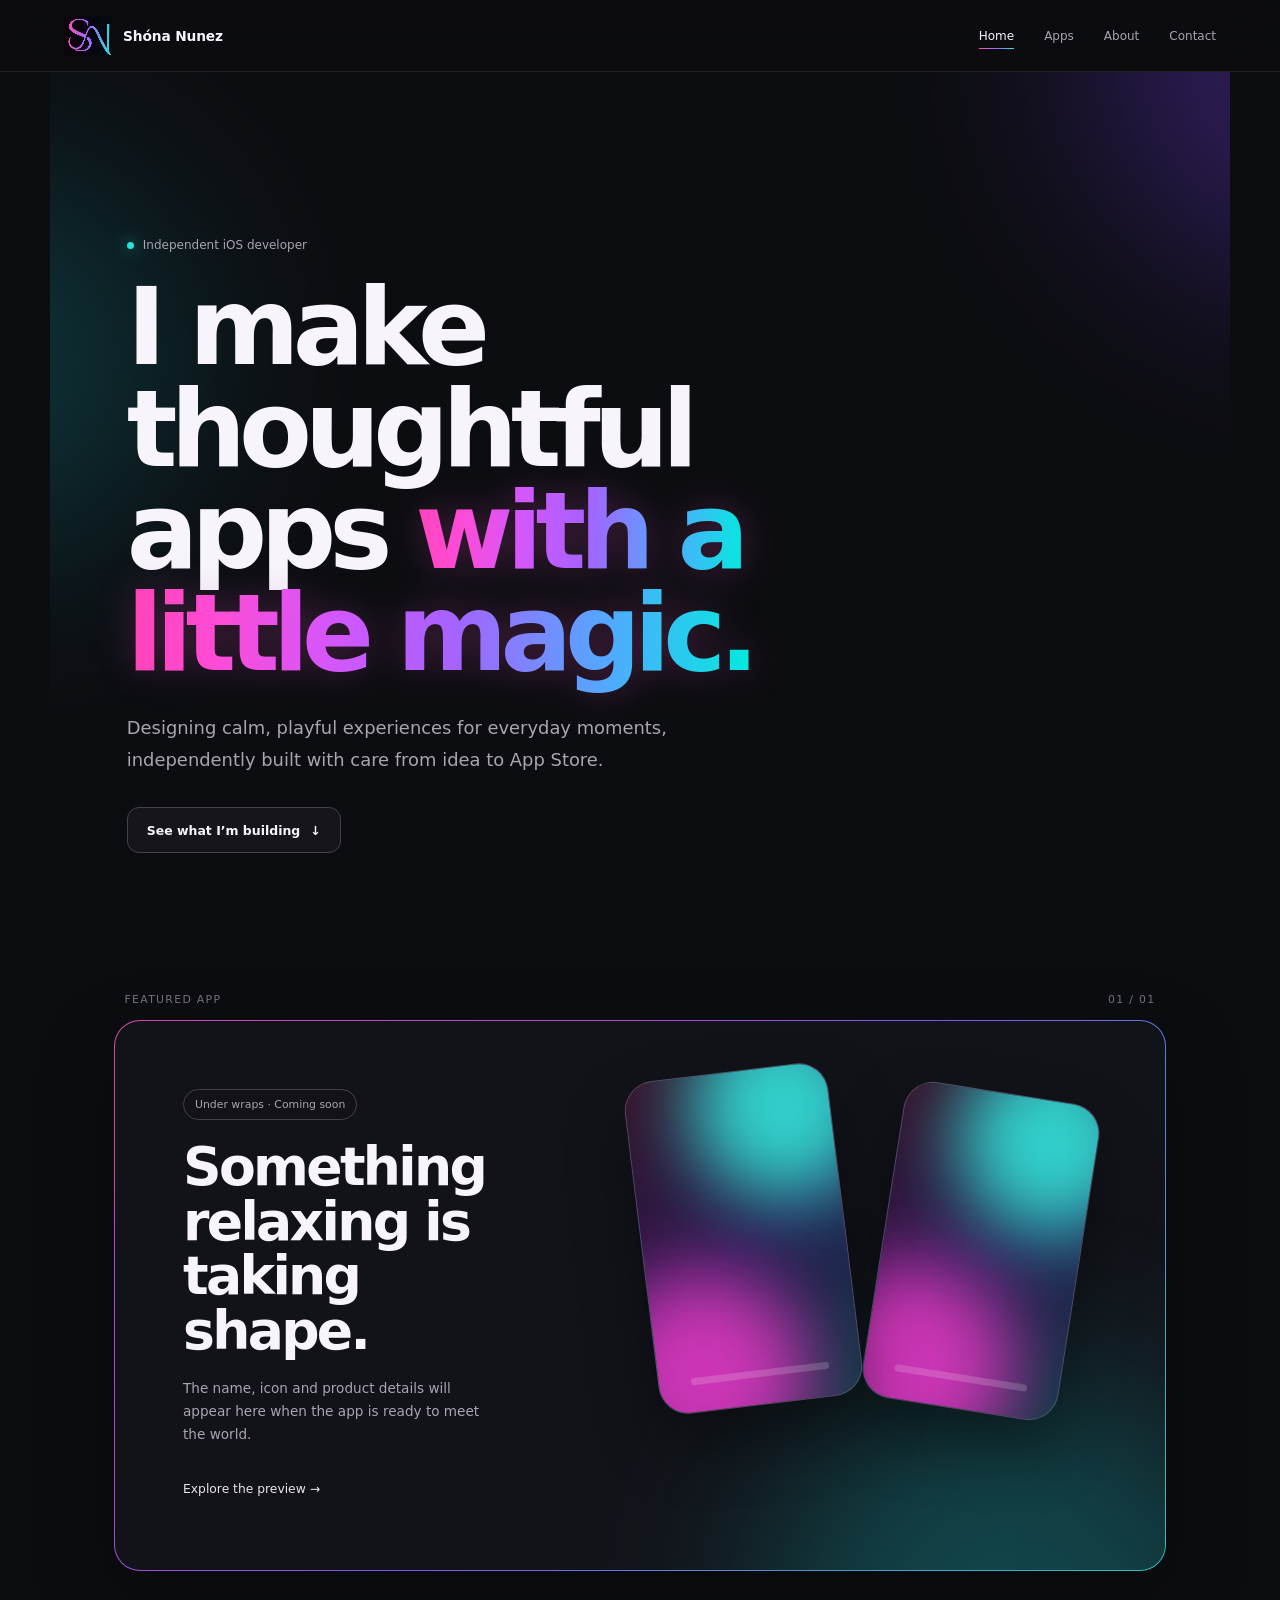
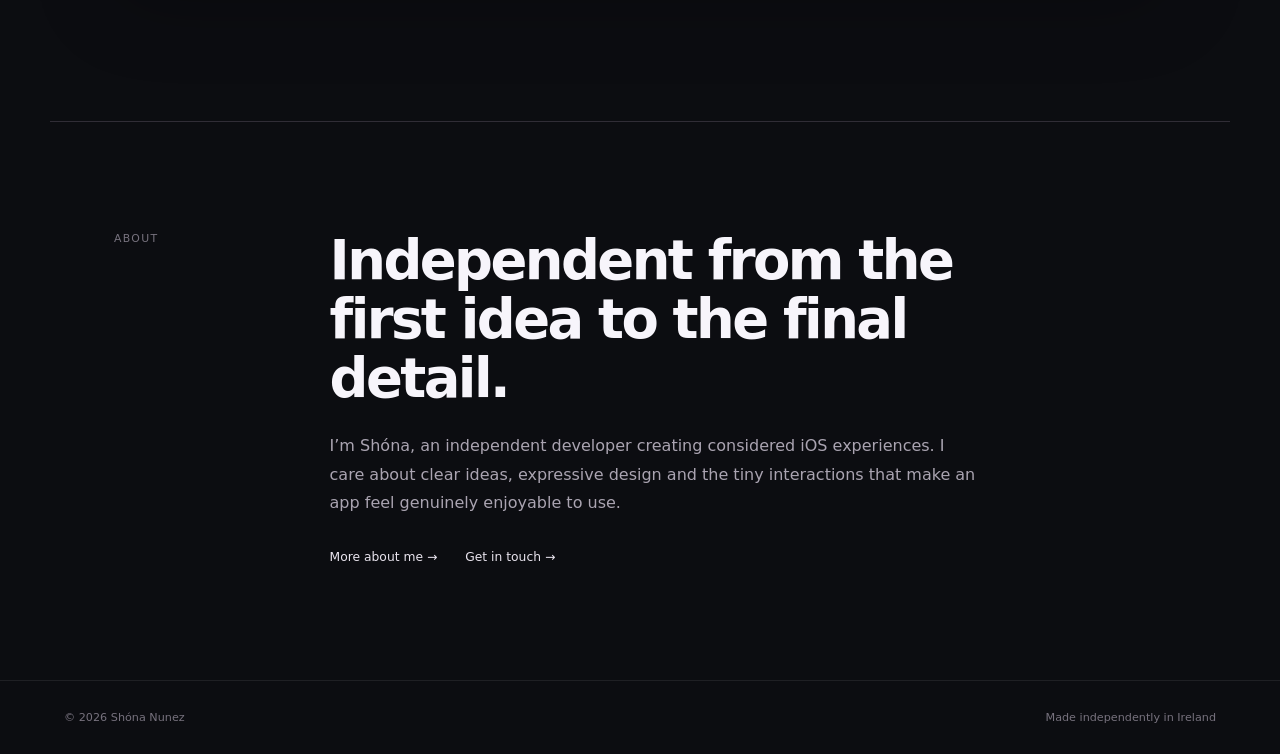
==== index.html @ 970788d3 "Fixes more styling issues" ====
<!doctype html>
<html lang="en">
<head>
  <meta charset="utf-8">
  <meta name="viewport" content="width=device-width, initial-scale=1">
  <meta name="theme-color" content="#0c0d11">
  <meta name="description" content="Shóna Nunez is an independent iOS developer creating thoughtful apps with a little magic.">
  <meta property="og:title" content="Shóna Nunez - Independent iOS Developer">
  <meta property="og:description" content="Thoughtful apps, independently designed and built with care.">
  <meta property="og:type" content="website">
  <title>Shóna Nunez - Independent iOS Developer</title>
  <link rel="stylesheet" href="styles.css">
  <script src="script.js" defer></script>
</head>
<body>
  <a class="skip-link" href="#main-content">Skip to content</a>

  <header class="site-header">
    <a class="brand" href="index.html" aria-label="Shóna Nunez, home">
      <span class="brand-mark" aria-hidden="true"></span>
      <span>Shóna Nunez</span>
    </a>
    <nav class="site-nav" aria-label="Main navigation">
      <a class="is-current" href="index.html">Home</a>
      <a href="project/index.html">Apps</a>
      <a href="about/index.html">About</a>
      <a href="contact/index.html">Contact</a>
    </nav>
  </header>

  <main id="main-content">
    <section class="home-hero" aria-labelledby="home-heading">
      <div class="ambient-orb ambient-orb--teal" aria-hidden="true"></div>
      <div class="ambient-orb ambient-orb--purple" aria-hidden="true"></div>
      <p class="eyebrow"><span class="status-dot" aria-hidden="true"></span>Independent iOS developer</p>
      <h1 id="home-heading">I make thoughtful apps <span class="gradient-text">with a little magic.</span></h1>
      <p class="hero-intro">Designing calm, playful experiences for everyday moments, independently built with care from idea to App Store.</p>
      <a class="button button--quiet" href="#work">See what I’m building <span aria-hidden="true">↓</span></a>
    </section>

    <section class="work-section" id="work" aria-labelledby="work-heading">
      <div class="section-kicker">
        <span id="work-heading">Featured app</span>
        <span>01 / 01</span>
      </div>
      <a class="featured-project" href="project/index.html" aria-label="Preview the anonymous forthcoming app">
        <div class="project-copy">
          <span class="status-pill">Under wraps · Coming soon</span>
          <h2>Something relaxing is taking shape.</h2>
          <p>The name, icon and product details will appear here when the app is ready to meet the world.</p>
          <span class="text-link">Explore the preview <span aria-hidden="true">→</span></span>
        </div>
        <div class="gradient-stage" aria-hidden="true">
          <div class="screen-placeholder screen-placeholder--one"><span></span></div>
          <div class="screen-placeholder screen-placeholder--two"><span></span></div>
        </div>
      </a>
    </section>

    <section class="about-section" id="about" aria-labelledby="about-heading">
      <p class="section-label">About</p>
      <div>
        <h2 id="about-heading">Independent from the first idea to the final detail.</h2>
        <p>I’m Shóna, an independent developer creating considered iOS experiences. I care about clear ideas, expressive design and the tiny interactions that make an app feel genuinely enjoyable to use.</p>
        <div class="section-actions">
          <a class="text-link" href="about/index.html">More about me <span aria-hidden="true">→</span></a>
          <a class="text-link" href="contact/index.html">Get in touch <span aria-hidden="true">→</span></a>
        </div>
      </div>
    </section>
  </main>

  <footer class="site-footer">
    <span>© <span data-current-year>2026</span> Shóna Nunez</span>
    <span>Made independently in Ireland</span>
  </footer>
</body>
</html>
---- styles.css ----
:root {
  color-scheme: dark;
  --site-bg: #0c0d11;
  --site-surface: #121319;
  --site-surface-raised: #17171d;
  --site-text: #f7f5fb;
  --site-muted: #aaa4b1;
  --site-dim: #77727e;
  --site-border: #302d36;
  --site-purple: #9e68ff;
  --site-pink: #ff4fa8;
  --site-teal: #26e4d4;
  --site-gradient: linear-gradient(92deg, var(--site-pink) 0%, var(--site-purple) 52%, var(--site-teal) 100%);
  --site-gradient-deep: linear-gradient(145deg, #351329 0%, #24174d 52%, #103944 100%);
  --site-gradient-border: linear-gradient(135deg, #d548aa 0%, #7f55ef 52%, #29c4ba 100%);
  --site-max: 1180px;
}

* {
  box-sizing: border-box;
}

html {
  scroll-behavior: smooth;
}

body {
  margin: 0;
  min-width: 320px;
  color: var(--site-text);
  background: var(--site-bg);
  font-family: Inter, ui-sans-serif, system-ui, -apple-system, BlinkMacSystemFont, "Segoe UI", sans-serif;
  -webkit-font-smoothing: antialiased;
}

a {
  color: inherit;
  text-decoration: none;
}

button,
a {
  -webkit-tap-highlight-color: transparent;
}

button {
  font: inherit;
}

:focus-visible {
  outline: 2px solid var(--site-teal);
  outline-offset: 4px;
}

.skip-link {
  position: absolute;
  z-index: 100;
  top: -100px;
  left: 20px;
  padding: 10px 14px;
  border-radius: 8px;
  color: #141218;
  background: var(--site-teal);
}

.skip-link:focus {
  top: 12px;
}

.sr-only {
  position: absolute;
  width: 1px;
  height: 1px;
  padding: 0;
  margin: -1px;
  overflow: hidden;
  clip: rect(0, 0, 0, 0);
  white-space: nowrap;
  border: 0;
}

.site-header {
  position: relative;
  z-index: 20;
  display: flex;
  align-items: center;
  justify-content: space-between;
  min-height: 72px;
  padding: 0 max(5vw, 24px);
  border-bottom: 1px solid rgba(255, 255, 255, 0.09);
  background: rgba(12, 13, 17, 0.84);
  backdrop-filter: blur(18px);
}

.brand {
  display: inline-flex;
  align-items: center;
  gap: 11px;
  font-size: 0.86rem;
  font-weight: 600;
  letter-spacing: -0.01em;
  white-space: nowrap;
}

.brand-mark {
  position: relative;
  display: block;
  width: 48px;
  height: 40px;
  overflow: hidden;
  isolation: isolate;
  background: var(--site-bg);
}

.brand-mark::before {
  content: "";
  position: absolute;
  z-index: 1;
  inset: 0;
  background-image: url("[data-uri]");
  background-repeat: no-repeat;
  background-position: center;
  background-size: contain;
  mix-blend-mode: screen;
  filter: invert(1) grayscale(1) contrast(2) brightness(1.45);
}

.brand-mark::after {
  content: "";
  position: absolute;
  z-index: 2;
  inset: 0;
  background: var(--site-gradient);
  mix-blend-mode: multiply;
}

.site-nav {
  display: flex;
  align-items: center;
  gap: clamp(14px, 2.6vw, 30px);
  color: var(--site-muted);
  font-size: 0.75rem;
}

.site-nav a {
  position: relative;
  padding: 9px 0;
}

.site-nav a::after {
  content: "";
  position: absolute;
  right: 0;
  bottom: 3px;
  left: 0;
  height: 1px;
  background: var(--site-gradient);
  transform: scaleX(0);
  transform-origin: right;
  transition: transform 180ms ease;
}

.site-nav a:hover,
.site-nav a.is-current {
  color: var(--site-text);
}

.site-nav a:hover::after,
.site-nav a.is-current::after {
  transform: scaleX(1);
  transform-origin: left;
}

.home-hero {
  position: relative;
  max-width: var(--site-max);
  margin: 0 auto;
  padding: clamp(92px, 13vw, 168px) 6% clamp(84px, 11vw, 140px);
  overflow: hidden;
}

.ambient-orb {
  position: absolute;
  border-radius: 50%;
  filter: blur(100px);
  pointer-events: none;
}

.ambient-orb--teal {
  width: 390px;
  height: 390px;
  left: -260px;
  top: 10%;
  background: #117d83;
  opacity: 0.34;
}

.ambient-orb--purple {
  width: 460px;
  height: 460px;
  right: -320px;
  top: -250px;
  background: #743be7;
  opacity: 0.34;
}

.eyebrow {
  position: relative;
  display: flex;
  align-items: center;
  gap: 9px;
  margin: 0;
  color: var(--site-muted);
  font-size: 0.75rem;
}

.status-dot {
  width: 7px;
  height: 7px;
  border-radius: 50%;
  background: var(--site-teal);
  box-shadow: 0 0 16px rgba(38, 228, 212, 0.78);
}

.home-hero h1,
.project-hero h1,
.content-hero h1,
.privacy-main > h1 {
  position: relative;
  margin: 24px 0 0;
  max-width: 850px;
  font-size: clamp(3.4rem, 8.3vw, 6.8rem);
  font-weight: 600;
  line-height: 0.96;
  letter-spacing: -0.067em;
}

.gradient-text {
  margin-inline: -0.08em;
  padding-inline: 0.08em;
  color: transparent;
  background: var(--site-gradient);
  background-clip: text;
  -webkit-background-clip: text;
  -webkit-box-decoration-break: clone;
  box-decoration-break: clone;
  filter: saturate(1.28) drop-shadow(0 0 18px rgba(211, 73, 180, 0.28));
}

.hero-intro {
  position: relative;
  max-width: 570px;
  margin: 28px 0 0;
  color: var(--site-muted);
  font-size: clamp(1rem, 1.7vw, 1.12rem);
  line-height: 1.75;
}

.button {
  display: inline-flex;
  align-items: center;
  justify-content: center;
  gap: 10px;
  min-height: 46px;
  padding: 0 19px;
  border: 1px solid #47414f;
  border-radius: 12px;
  color: var(--site-text);
  background: rgba(26, 24, 31, 0.82);
  font-size: 0.78rem;
  font-weight: 600;
  transition: border-color 180ms ease, background 180ms ease, transform 180ms ease;
}

.button:hover {
  border-color: rgba(158, 104, 255, 0.75);
  background: rgba(36, 30, 44, 0.95);
  transform: translateY(-2px);
}

.button--quiet {
  position: relative;
  margin-top: 32px;
}

.button[aria-disabled="true"] {
  color: var(--site-muted);
  cursor: default;
}

.button[aria-disabled="true"]:hover {
  border-color: #47414f;
  background: rgba(26, 24, 31, 0.82);
  transform: none;
}

.work-section,
.gallery-section,
.video-section,
.about-section,
.contact-section {
  max-width: var(--site-max);
  margin: 0 auto;
  padding-right: 5%;
  padding-left: 5%;
}

.work-section {
  padding-bottom: clamp(92px, 12vw, 150px);
}

.section-kicker {
  display: flex;
  justify-content: space-between;
  gap: 20px;
  margin: 0 1% 14px;
  color: var(--site-dim);
  font-size: 0.68rem;
  letter-spacing: 0.12em;
  text-transform: uppercase;
}

.featured-project {
  position: relative;
  display: grid;
  grid-template-columns: minmax(290px, 0.84fr) minmax(380px, 1.16fr);
  min-height: 430px;
  overflow: hidden;
  border: 1px solid transparent;
  border-radius: 26px;
  background: linear-gradient(var(--site-surface), var(--site-surface)) padding-box, var(--site-gradient-border) border-box;
  box-shadow: 0 30px 80px rgba(0, 0, 0, 0.25);
}

.featured-project::before {
  content: "";
  position: absolute;
  width: 500px;
  height: 500px;
  right: -100px;
  bottom: -310px;
  border-radius: 50%;
  background: #118f92;
  filter: blur(90px);
  opacity: 0.4;
}

.project-copy {
  position: relative;
  z-index: 3;
  display: flex;
  flex-direction: column;
  justify-content: center;
  padding: clamp(36px, 6vw, 68px);
}

.status-pill {
  display: inline-flex;
  align-self: flex-start;
  padding: 8px 11px;
  border: 1px solid #45404c;
  border-radius: 999px;
  color: var(--site-muted);
  background: rgba(20, 19, 24, 0.62);
  font-size: 0.68rem;
}

.project-copy h2 {
  margin: 20px 0 0;
  font-size: clamp(2.1rem, 4.4vw, 3.35rem);
  font-weight: 600;
  line-height: 1.02;
  letter-spacing: -0.05em;
}

.project-copy p {
  max-width: 360px;
  margin: 18px 0 0;
  color: var(--site-muted);
  font-size: 0.85rem;
  line-height: 1.7;
}

.text-link {
  position: relative;
  display: inline-block;
  align-self: flex-start;
  margin-top: 28px;
  padding: 8px 0 6px;
  color: #e9e4ee;
  font-size: 0.77rem;
}

.text-link::after {
  content: "";
  position: absolute;
  right: 0;
  bottom: 2px;
  left: 0;
  height: 1px;
  background: var(--site-gradient);
  transform: scaleX(0);
  transform-origin: left;
  transition: transform 180ms ease;
}

.text-link:hover::after,
.text-link:focus-visible::after,
.featured-project:hover .text-link::after,
.featured-project:focus-visible .text-link::after {
  transform: scaleX(1);
}

.gradient-stage {
  position: relative;
  min-height: 430px;
  overflow: hidden;
}

.screen-placeholder {
  position: absolute;
  overflow: hidden;
  border: 1px solid rgba(255, 255, 255, 0.2);
  border-radius: 30px;
  background: var(--site-gradient-deep);
  box-shadow: 0 32px 62px rgba(0, 0, 0, 0.38);
}

.screen-placeholder::before,
.screen-placeholder::after {
  content: "";
  position: absolute;
  border-radius: 50%;
  filter: blur(38px);
}

.screen-placeholder::before {
  width: 210px;
  height: 210px;
  left: -60px;
  bottom: -70px;
  background: #cc35b5;
}

.screen-placeholder::after {
  width: 190px;
  height: 190px;
  right: -50px;
  top: -55px;
  background: #31d1cc;
}

.screen-placeholder span {
  position: absolute;
  z-index: 2;
  right: 16%;
  bottom: 27px;
  left: 16%;
  height: 7px;
  border-radius: 99px;
  background: rgba(255, 255, 255, 0.17);
}

.screen-placeholder--one {
  z-index: 3;
  width: 205px;
  height: 335px;
  left: 14%;
  top: 50px;
  transform: rotate(-7deg);
}

.screen-placeholder--two {
  z-index: 2;
  width: 198px;
  height: 320px;
  right: 14%;
  top: 70px;
  transform: rotate(9deg);
}

.about-section,
.contact-section {
  display: grid;
  grid-template-columns: minmax(100px, 0.22fr) 1fr;
  gap: 3%;
  padding-top: clamp(72px, 9vw, 110px);
  padding-bottom: clamp(72px, 9vw, 110px);
  border-top: 1px solid var(--site-border);
}

.section-label {
  margin: 0;
  color: var(--site-dim);
  font-size: 0.68rem;
  letter-spacing: 0.12em;
  text-transform: uppercase;
}

.about-section h2,
.contact-section h2,
.gallery-heading h2 {
  margin: 0;
  max-width: 680px;
  font-size: clamp(2rem, 4.5vw, 3.4rem);
  font-weight: 600;
  line-height: 1.08;
  letter-spacing: -0.047em;
}

.about-section p:not(.section-label),
.contact-section p:not(.section-label) {
  max-width: 650px;
  margin: 24px 0 0;
  color: var(--site-muted);
  line-height: 1.78;
}

.section-actions {
  display: flex;
  flex-wrap: wrap;
  gap: 14px 28px;
  margin-top: 24px;
}

.section-actions .text-link {
  margin-top: 0;
}

.contact-section {
  margin-bottom: 40px;
}

.site-footer {
  display: flex;
  justify-content: space-between;
  gap: 24px;
  padding: 30px max(5vw, 24px);
  border-top: 1px solid rgba(255, 255, 255, 0.08);
  color: var(--site-dim);
  font-size: 0.7rem;
}

.site-footer a:hover {
  color: var(--site-text);
}

/* Project page */
.project-hero {
  position: relative;
  display: grid;
  grid-template-columns: 0.9fr 1.1fr;
  gap: 5%;
  align-items: center;
  max-width: var(--site-max);
  margin: 0 auto;
  padding: clamp(78px, 10vw, 126px) 6% clamp(70px, 9vw, 110px);
}

.project-hero-copy h1 {
  font-size: clamp(3.2rem, 7.2vw, 6.1rem);
}

.project-hero-copy > p {
  max-width: 470px;
  margin: 24px 0 0;
  color: var(--site-muted);
  line-height: 1.75;
}

.project-actions {
  display: flex;
  flex-wrap: wrap;
  align-items: center;
  gap: 18px;
  margin-top: 32px;
}

.project-actions .button--quiet {
  margin-top: 0;
}

.policy-link {
  position: relative;
  padding: 10px 0;
  color: #e8e2ee;
  font-size: 0.78rem;
}

.policy-link::after {
  content: "";
  position: absolute;
  right: 0;
  bottom: 5px;
  left: 0;
  height: 1px;
  background: var(--site-gradient);
  transform: scaleX(0);
  transform-origin: left;
  transition: transform 180ms ease;
}

.policy-link:hover::after,
.policy-link:focus-visible::after {
  transform: scaleX(1);
}

.project-hero-art {
  position: relative;
  min-height: 440px;
}

.project-hero-art::before {
  content: "";
  position: absolute;
  inset: 8% 2%;
  border-radius: 50%;
  background: var(--site-gradient);
  filter: blur(60px);
  opacity: 0.46;
}

.screen-placeholder--hero {
  inset: 15px 18%;
  transform: rotate(4deg);
}

.gallery-section {
  padding-top: clamp(62px, 8vw, 96px);
  padding-bottom: clamp(72px, 10vw, 120px);
  border-top: 1px solid var(--site-border);
}

.gallery-heading {
  display: flex;
  align-items: end;
  justify-content: space-between;
  gap: 24px;
  margin-bottom: 28px;
}

.gallery-heading .section-label {
  margin-bottom: 9px;
}

.carousel-controls {
  display: flex;
  gap: 9px;
}

.carousel-controls button {
  width: 42px;
  height: 42px;
  border: 1px solid #3e3945;
  border-radius: 11px;
  color: var(--site-text);
  background: var(--site-surface-raised);
  cursor: pointer;
  transition: border-color 180ms ease, opacity 180ms ease;
}

.carousel-controls button:hover:not(:disabled) {
  border-color: var(--site-purple);
}

.carousel-controls button:disabled {
  opacity: 0.32;
  cursor: default;
}

.carousel {
  overflow: hidden;
}

.carousel-track {
  display: flex;
  gap: 16px;
  transition: transform 360ms cubic-bezier(0.22, 1, 0.36, 1);
  will-change: transform;
}

.gallery-shot {
  position: relative;
  flex: 0 0 calc((100% - 32px) / 3);
  min-height: 390px;
  overflow: hidden;
  border: 1px solid #393541;
  border-radius: 20px;
  background: var(--site-gradient-deep);
}

.gallery-shot::before,
.gallery-shot::after {
  content: "";
  position: absolute;
  border-radius: 50%;
  filter: blur(34px);
}

.gallery-shot::before {
  width: 250px;
  height: 250px;
  left: -95px;
  bottom: -80px;
}

.gallery-shot::after {
  width: 210px;
  height: 210px;
  right: -75px;
  top: -65px;
}

.gallery-shot::before {
  background: var(--site-pink);
}

.gallery-shot::after {
  background: var(--site-teal);
}

.gallery-shot span {
  position: absolute;
  z-index: 2;
  right: 18px;
  bottom: 18px;
  left: 18px;
  color: rgba(255, 255, 255, 0.72);
  font-size: 0.7rem;
}

.video-section {
  padding-bottom: clamp(90px, 12vw, 150px);
}

.video-grid {
  display: grid;
  grid-template-columns: 1fr 1fr;
  gap: 18px;
}

.video-placeholder {
  position: relative;
  display: flex;
  align-items: end;
  min-height: 280px;
  overflow: hidden;
  padding: 24px;
  border: 1px solid #37333e;
  border-radius: 20px;
  background: var(--site-gradient-deep);
}

.video-placeholder--social {
  background: var(--site-gradient-deep);
}

.video-placeholder::before {
  content: "";
  position: absolute;
  width: 260px;
  height: 260px;
  right: -100px;
  top: -120px;
  border-radius: 50%;
  background: var(--site-pink);
  filter: blur(70px);
  opacity: 0.3;
}

.play-mark {
  position: absolute;
  top: 50%;
  left: 50%;
  display: grid;
  place-items: center;
  width: 52px;
  height: 52px;
  padding-left: 3px;
  border: 1px solid rgba(255, 255, 255, 0.28);
  border-radius: 50%;
  background: rgba(12, 12, 16, 0.58);
  backdrop-filter: blur(10px);
  transform: translate(-50%, -50%);
}

.video-placeholder > div {
  position: relative;
  z-index: 2;
}

.video-placeholder > div > span {
  color: var(--site-muted);
  font-size: 0.68rem;
  text-transform: uppercase;
  letter-spacing: 0.1em;
}

.video-placeholder h2 {
  margin: 6px 0 0;
  font-size: 1.35rem;
  font-weight: 600;
}

/* About and contact pages */
.content-main {
  max-width: var(--site-max);
  margin: 0 auto;
  padding: 0 5% clamp(92px, 12vw, 150px);
}

.content-hero {
  position: relative;
  padding: clamp(82px, 11vw, 138px) 1% clamp(72px, 9vw, 108px);
  overflow: hidden;
}

.content-hero::after {
  content: "";
  position: absolute;
  z-index: -1;
  width: 430px;
  height: 430px;
  right: -250px;
  top: -220px;
  border-radius: 50%;
  background: #743be7;
  filter: blur(100px);
  opacity: 0.32;
}

.content-hero h1 {
  max-width: 850px;
}

.content-intro {
  max-width: 680px;
  margin: 27px 0 0;
  color: var(--site-muted);
  font-size: clamp(1rem, 1.7vw, 1.12rem);
  line-height: 1.76;
}

.story-grid,
.contact-options {
  display: grid;
  grid-template-columns: repeat(3, 1fr);
  gap: clamp(22px, 4vw, 48px);
  border-top: 1px solid var(--site-border);
}

.story-grid article,
.contact-options article {
  padding-top: 34px;
}

.story-grid h2,
.contact-options h2,
.page-cta h2 {
  margin: 18px 0 0;
  font-size: clamp(1.65rem, 3vw, 2.35rem);
  font-weight: 600;
  line-height: 1.08;
  letter-spacing: -0.042em;
}

.story-grid article > p:not(.section-label),
.contact-options article > p:not(.section-label) {
  margin: 20px 0 0;
  color: var(--site-muted);
  font-size: 0.9rem;
  line-height: 1.75;
}

.availability-note {
  display: inline-block;
  margin-top: 28px;
  padding: 8px 11px;
  border: 1px solid #403b47;
  border-radius: 999px;
  color: var(--site-muted);
  background: var(--site-surface-raised);
  font-size: 0.68rem;
}

.page-cta {
  display: flex;
  align-items: end;
  justify-content: space-between;
  gap: 28px;
  margin-top: clamp(78px, 10vw, 120px);
  padding-top: 36px;
  border-top: 1px solid var(--site-border);
}

.page-cta h2 {
  margin-top: 0;
}

.page-cta .text-link {
  flex: 0 0 auto;
  margin-top: 0;
}

/* Privacy page */
.privacy-main {
  max-width: 1050px;
  margin: 0 auto;
  padding: clamp(72px, 10vw, 126px) 6% clamp(86px, 12vw, 148px);
}

.back-link {
  color: var(--site-muted);
  font-size: 0.75rem;
}

.back-link:hover {
  color: var(--site-text);
}

.privacy-main > h1 {
  margin-top: 28px;
  font-size: clamp(3.2rem, 7vw, 5.8rem);
}

.privacy-intro {
  max-width: 650px;
  margin: 25px 0 0;
  color: var(--site-muted);
  line-height: 1.75;
}

.policy-tags {
  display: flex;
  flex-wrap: wrap;
  gap: 9px;
  margin-top: 28px;
}

.policy-tags span {
  padding: 8px 11px;
  border: 1px solid #3c3743;
  border-radius: 999px;
  color: var(--site-muted);
  background: var(--site-surface-raised);
  font-size: 0.68rem;
}

.policy-content {
  margin-top: 52px;
  border-top: 1px solid var(--site-border);
}

.policy-content section {
  display: grid;
  grid-template-columns: 180px 1fr;
  gap: 34px;
  padding: 32px 0;
  border-bottom: 1px solid var(--site-border);
}

.policy-content h2 {
  margin: 0;
  font-size: 0.84rem;
  font-weight: 600;
}

.policy-content p {
  margin: 0;
  color: var(--site-muted);
  font-size: 0.86rem;
  line-height: 1.78;
}

.policy-copy {
  min-width: 0;
}

.policy-copy > p + p,
.policy-copy > p + ul,
.policy-copy > ul + p {
  margin-top: 16px;
}

.policy-copy ul {
  margin: 0;
  padding-left: 1.15rem;
  color: var(--site-muted);
  font-size: 0.86rem;
  line-height: 1.78;
}

.policy-copy li + li {
  margin-top: 8px;
}

.policy-copy a {
  color: #d6b1ff;
  text-decoration: underline;
  text-decoration-color: transparent;
  text-underline-offset: 4px;
  transition: color 180ms ease, text-decoration-color 180ms ease;
}

.policy-copy a:hover,
.policy-copy a:focus-visible {
  color: var(--site-teal);
  text-decoration-color: var(--site-teal);
}

.policy-content strong {
  color: #d6b1ff;
  font-weight: 600;
}

@media (prefers-reduced-motion: reduce) {
  html {
    scroll-behavior: auto;
  }

  *,
  *::before,
  *::after {
    transition-duration: 0.01ms !important;
    animation-duration: 0.01ms !important;
    animation-iteration-count: 1 !important;
  }
}

@media (max-width: 760px) {
  .site-header {
    align-items: flex-start;
    flex-direction: column;
    gap: 7px;
    padding-top: 12px;
    padding-bottom: 12px;
  }

  .site-nav {
    width: 100%;
    justify-content: space-between;
  }

  .home-hero h1,
  .project-hero h1,
  .content-hero h1,
  .privacy-main > h1 {
    font-size: clamp(3rem, 14vw, 4.6rem);
  }

  .featured-project,
  .project-hero {
    grid-template-columns: 1fr;
  }

  .featured-project {
    min-height: 760px;
  }

  .project-copy {
    padding-bottom: 22px;
  }

  .gradient-stage {
    min-height: 380px;
  }

  .screen-placeholder--one {
    width: 170px;
    height: 285px;
    left: 14%;
  }

  .screen-placeholder--two {
    width: 165px;
    height: 270px;
    right: 14%;
  }

  .about-section,
  .contact-section {
    grid-template-columns: 1fr;
    gap: 14px;
  }

  .project-hero-art {
    min-height: 390px;
  }

  .gallery-shot {
    flex-basis: 78%;
    min-height: 360px;
  }

  .video-grid {
    grid-template-columns: 1fr;
  }

  .policy-content section {
    grid-template-columns: 1fr;
    gap: 12px;
  }

  .story-grid,
  .contact-options {
    grid-template-columns: 1fr;
  }

  .story-grid article,
  .contact-options article {
    padding-bottom: 24px;
  }

  .page-cta {
    align-items: flex-start;
    flex-direction: column;
  }
}

@media (max-width: 430px) {
  .brand {
    font-size: 0.8rem;
  }

  .brand-mark {
    width: 42px;
    height: 35px;
  }

  .site-nav {
    gap: 12px;
    font-size: 0.69rem;
  }

  .home-hero {
    padding-top: 76px;
  }

  .home-hero h1,
  .project-hero h1,
  .content-hero h1,
  .privacy-main > h1 {
    font-size: 3.15rem;
  }

  .featured-project {
    min-height: 720px;
  }

  .screen-placeholder--one {
    left: 9%;
  }

  .screen-placeholder--two {
    right: 9%;
  }

  .section-kicker {
    align-items: flex-start;
    flex-direction: column;
    gap: 5px;
  }

  .gallery-heading {
    align-items: flex-start;
    flex-direction: column;
  }

  .site-footer {
    flex-direction: column;
  }
}
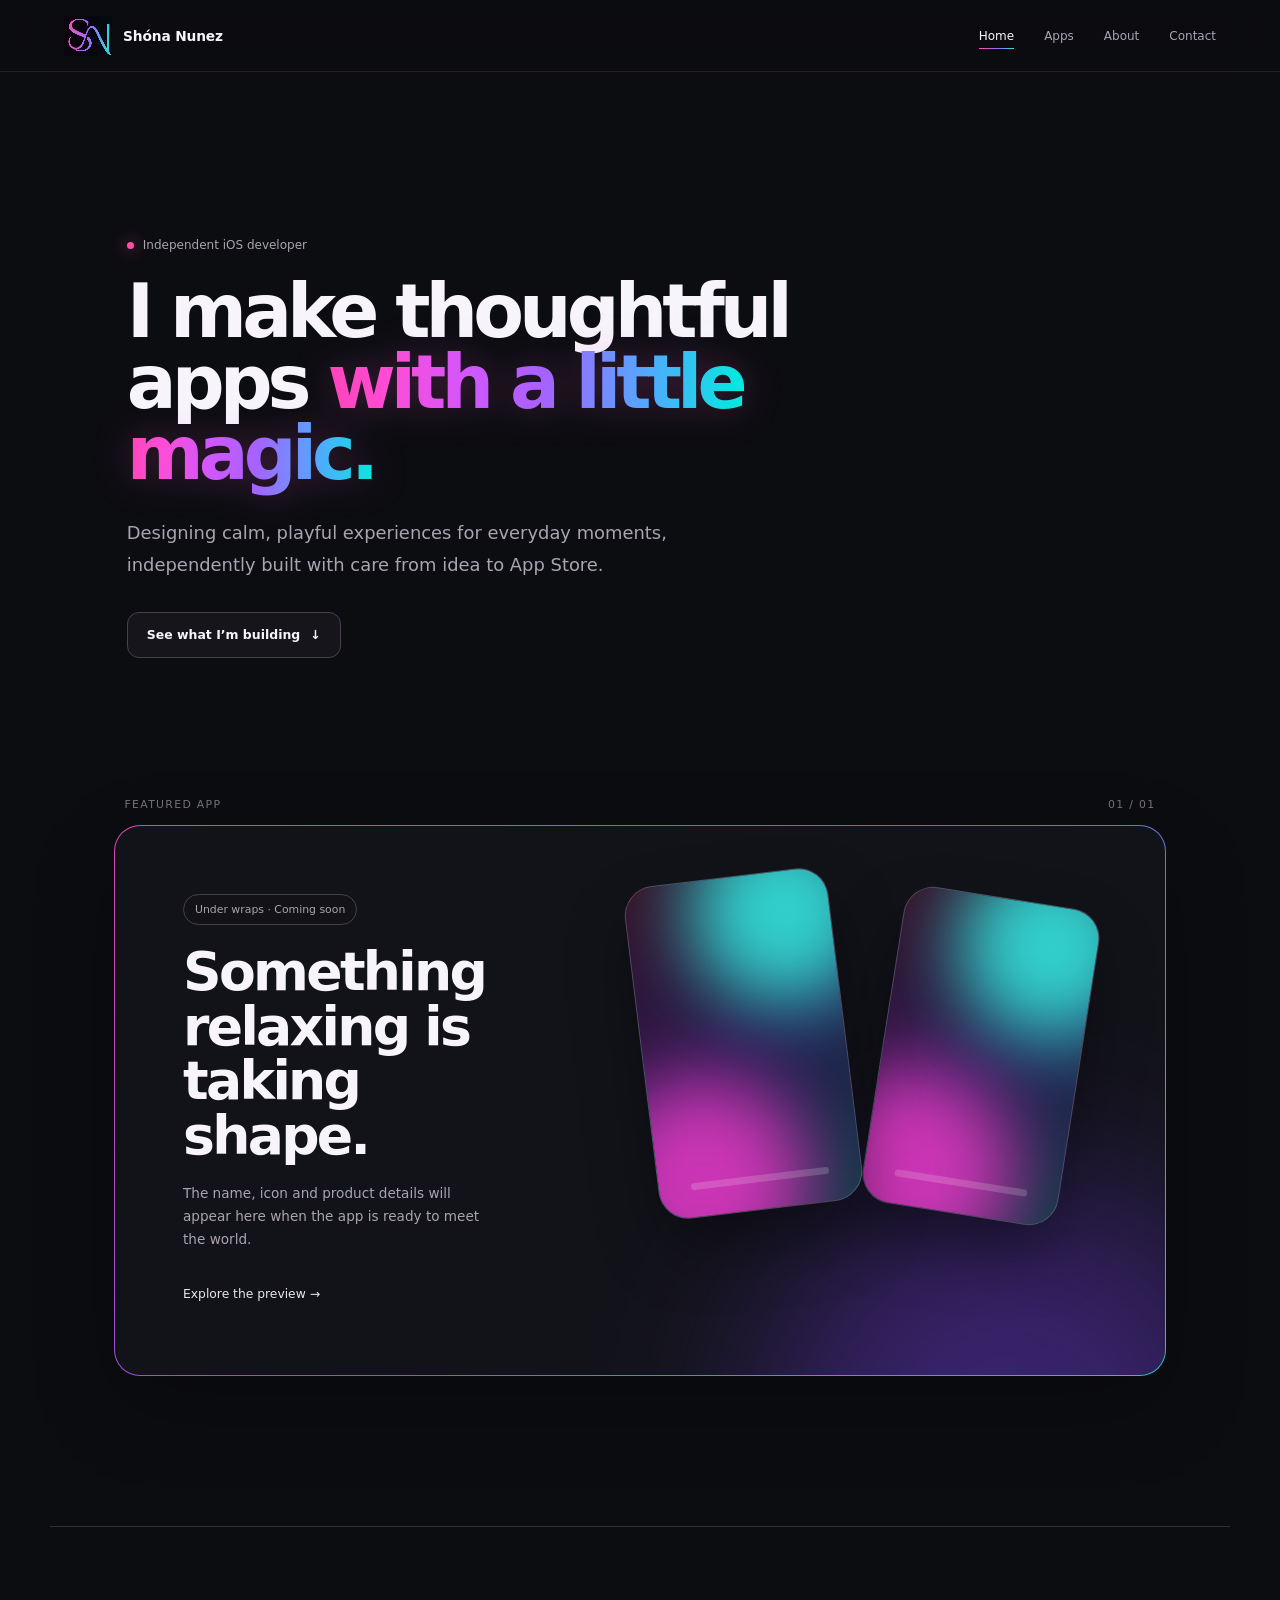
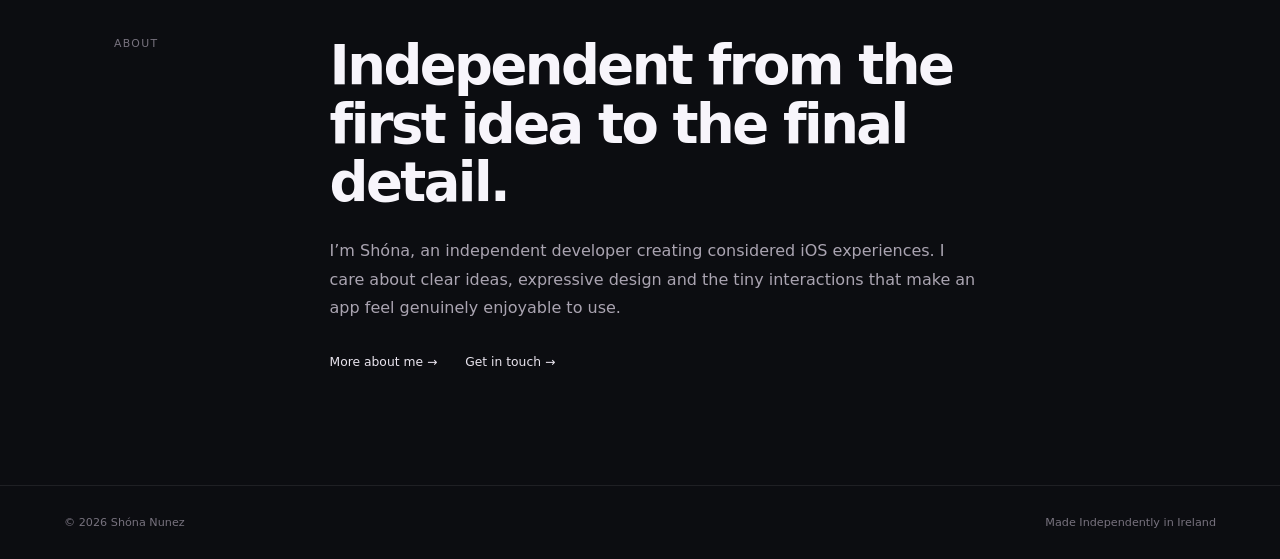
==== commit b0d18c13: "Updates design slightly" ====
--- a/index.html
+++ b/index.html
@@ -30,9 +30,7 @@
 
   <main id="main-content">
     <section class="home-hero" aria-labelledby="home-heading">
-      <div class="ambient-orb ambient-orb--teal" aria-hidden="true"></div>
-      <div class="ambient-orb ambient-orb--purple" aria-hidden="true"></div>
-      <p class="eyebrow"><span class="status-dot" aria-hidden="true"></span>Independent iOS developer</p>
+      <p class="eyebrow"><span class="status-dot status-dot--pink" aria-hidden="true"></span>Independent iOS developer</p>
       <h1 id="home-heading">I make thoughtful apps <span class="gradient-text">with a little magic.</span></h1>
       <p class="hero-intro">Designing calm, playful experiences for everyday moments, independently built with care from idea to App Store.</p>
       <a class="button button--quiet" href="#work">See what I’m building <span aria-hidden="true">↓</span></a>
@@ -72,7 +70,7 @@
 
   <footer class="site-footer">
     <span>© <span data-current-year>2026</span> Shóna Nunez</span>
-    <span>Made independently in Ireland</span>
+    <span>Made Independently in Ireland</span>
   </footer>
 </body>
 </html>
--- a/styles.css
+++ b/styles.css
@@ -173,35 +173,11 @@
 
 .home-hero {
   position: relative;
+  container-type: inline-size;
   max-width: var(--site-max);
   margin: 0 auto;
   padding: clamp(92px, 13vw, 168px) 6% clamp(84px, 11vw, 140px);
   overflow: hidden;
-}
-
-.ambient-orb {
-  position: absolute;
-  border-radius: 50%;
-  filter: blur(100px);
-  pointer-events: none;
-}
-
-.ambient-orb--teal {
-  width: 390px;
-  height: 390px;
-  left: -260px;
-  top: 10%;
-  background: #117d83;
-  opacity: 0.34;
-}
-
-.ambient-orb--purple {
-  width: 460px;
-  height: 460px;
-  right: -320px;
-  top: -250px;
-  background: #743be7;
-  opacity: 0.34;
 }
 
 .eyebrow {
@@ -222,6 +198,16 @@
   box-shadow: 0 0 16px rgba(38, 228, 212, 0.78);
 }
 
+.status-dot--pink {
+  background: var(--site-pink);
+  box-shadow: 0 0 16px rgba(255, 79, 168, 0.78);
+}
+
+.status-dot--purple {
+  background: var(--site-purple);
+  box-shadow: 0 0 16px rgba(158, 104, 255, 0.78);
+}
+
 .home-hero h1,
 .project-hero h1,
 .content-hero h1,
@@ -229,7 +215,7 @@
   position: relative;
   margin: 24px 0 0;
   max-width: 850px;
-  font-size: clamp(3.4rem, 8.3vw, 6.8rem);
+  font-size: clamp(3.2rem, 7.2cqw, 6.1rem);
   font-weight: 600;
   line-height: 0.96;
   letter-spacing: -0.067em;
@@ -340,7 +326,7 @@
   right: -100px;
   bottom: -310px;
   border-radius: 50%;
-  background: #118f92;
+  background: #743be7;
   filter: blur(90px);
   opacity: 0.4;
 }
@@ -548,6 +534,7 @@
 /* Project page */
 .project-hero {
   position: relative;
+  container-type: inline-size;
   display: grid;
   grid-template-columns: 0.9fr 1.1fr;
   gap: 5%;
@@ -555,10 +542,6 @@
   max-width: var(--site-max);
   margin: 0 auto;
   padding: clamp(78px, 10vw, 126px) 6% clamp(70px, 9vw, 110px);
-}
-
-.project-hero-copy h1 {
-  font-size: clamp(3.2rem, 7.2vw, 6.1rem);
 }
 
 .project-hero-copy > p {
@@ -607,6 +590,7 @@
 
 .project-hero-art {
   position: relative;
+  isolation: isolate;
   min-height: 440px;
 }
 
@@ -614,13 +598,31 @@
   content: "";
   position: absolute;
   inset: 8% 2%;
+  z-index: 0;
   border-radius: 50%;
-  background: var(--site-gradient);
+  background:
+    radial-gradient(circle at 18% 72%, #cc35b5 0 18%, transparent 48%),
+    radial-gradient(circle at 82% 68%, #31d1cc 0 18%, transparent 48%);
   filter: blur(60px);
   opacity: 0.46;
 }
 
+.project-hero-art::after {
+  content: "";
+  position: absolute;
+  z-index: 0;
+  top: 0;
+  right: 20%;
+  left: 20%;
+  height: 42%;
+  border-radius: 50%;
+  background: #743be7;
+  filter: blur(48px);
+  opacity: 0.78;
+}
+
 .screen-placeholder--hero {
+  z-index: 1;
   inset: 15px 18%;
   transform: rotate(4deg);
 }
@@ -806,27 +808,14 @@
 .content-main {
   max-width: var(--site-max);
   margin: 0 auto;
-  padding: 0 5% clamp(92px, 12vw, 150px);
+  padding: 0 6% clamp(92px, 12vw, 150px);
 }
 
 .content-hero {
   position: relative;
-  padding: clamp(82px, 11vw, 138px) 1% clamp(72px, 9vw, 108px);
+  container-type: inline-size;
+  padding: clamp(82px, 11vw, 138px) 0 clamp(72px, 9vw, 108px);
   overflow: hidden;
-}
-
-.content-hero::after {
-  content: "";
-  position: absolute;
-  z-index: -1;
-  width: 430px;
-  height: 430px;
-  right: -250px;
-  top: -220px;
-  border-radius: 50%;
-  background: #743be7;
-  filter: blur(100px);
-  opacity: 0.32;
 }
 
 .content-hero h1 {
@@ -847,6 +836,10 @@
   grid-template-columns: repeat(3, 1fr);
   gap: clamp(22px, 4vw, 48px);
   border-top: 1px solid var(--site-border);
+}
+
+.contact-options {
+  container-type: inline-size;
 }
 
 .story-grid article,
@@ -864,6 +857,10 @@
   letter-spacing: -0.042em;
 }
 
+.contact-options h2 {
+  font-size: clamp(1.65rem, 3cqw, 2.35rem);
+}
+
 .story-grid article > p:not(.section-label),
 .contact-options article > p:not(.section-label) {
   margin: 20px 0 0;
@@ -904,7 +901,8 @@
 
 /* Privacy page */
 .privacy-main {
-  max-width: 1050px;
+  container-type: inline-size;
+  max-width: var(--site-max);
   margin: 0 auto;
   padding: clamp(72px, 10vw, 126px) 6% clamp(86px, 12vw, 148px);
 }
@@ -920,7 +918,6 @@
 
 .privacy-main > h1 {
   margin-top: 28px;
-  font-size: clamp(3.2rem, 7vw, 5.8rem);
 }
 
 .privacy-intro {
@@ -1041,13 +1038,6 @@
     justify-content: space-between;
   }
 
-  .home-hero h1,
-  .project-hero h1,
-  .content-hero h1,
-  .privacy-main > h1 {
-    font-size: clamp(3rem, 14vw, 4.6rem);
-  }
-
   .featured-project,
   .project-hero {
     grid-template-columns: 1fr;
@@ -1136,13 +1126,6 @@
     padding-top: 76px;
   }
 
-  .home-hero h1,
-  .project-hero h1,
-  .content-hero h1,
-  .privacy-main > h1 {
-    font-size: 3.15rem;
-  }
-
   .featured-project {
     min-height: 720px;
   }
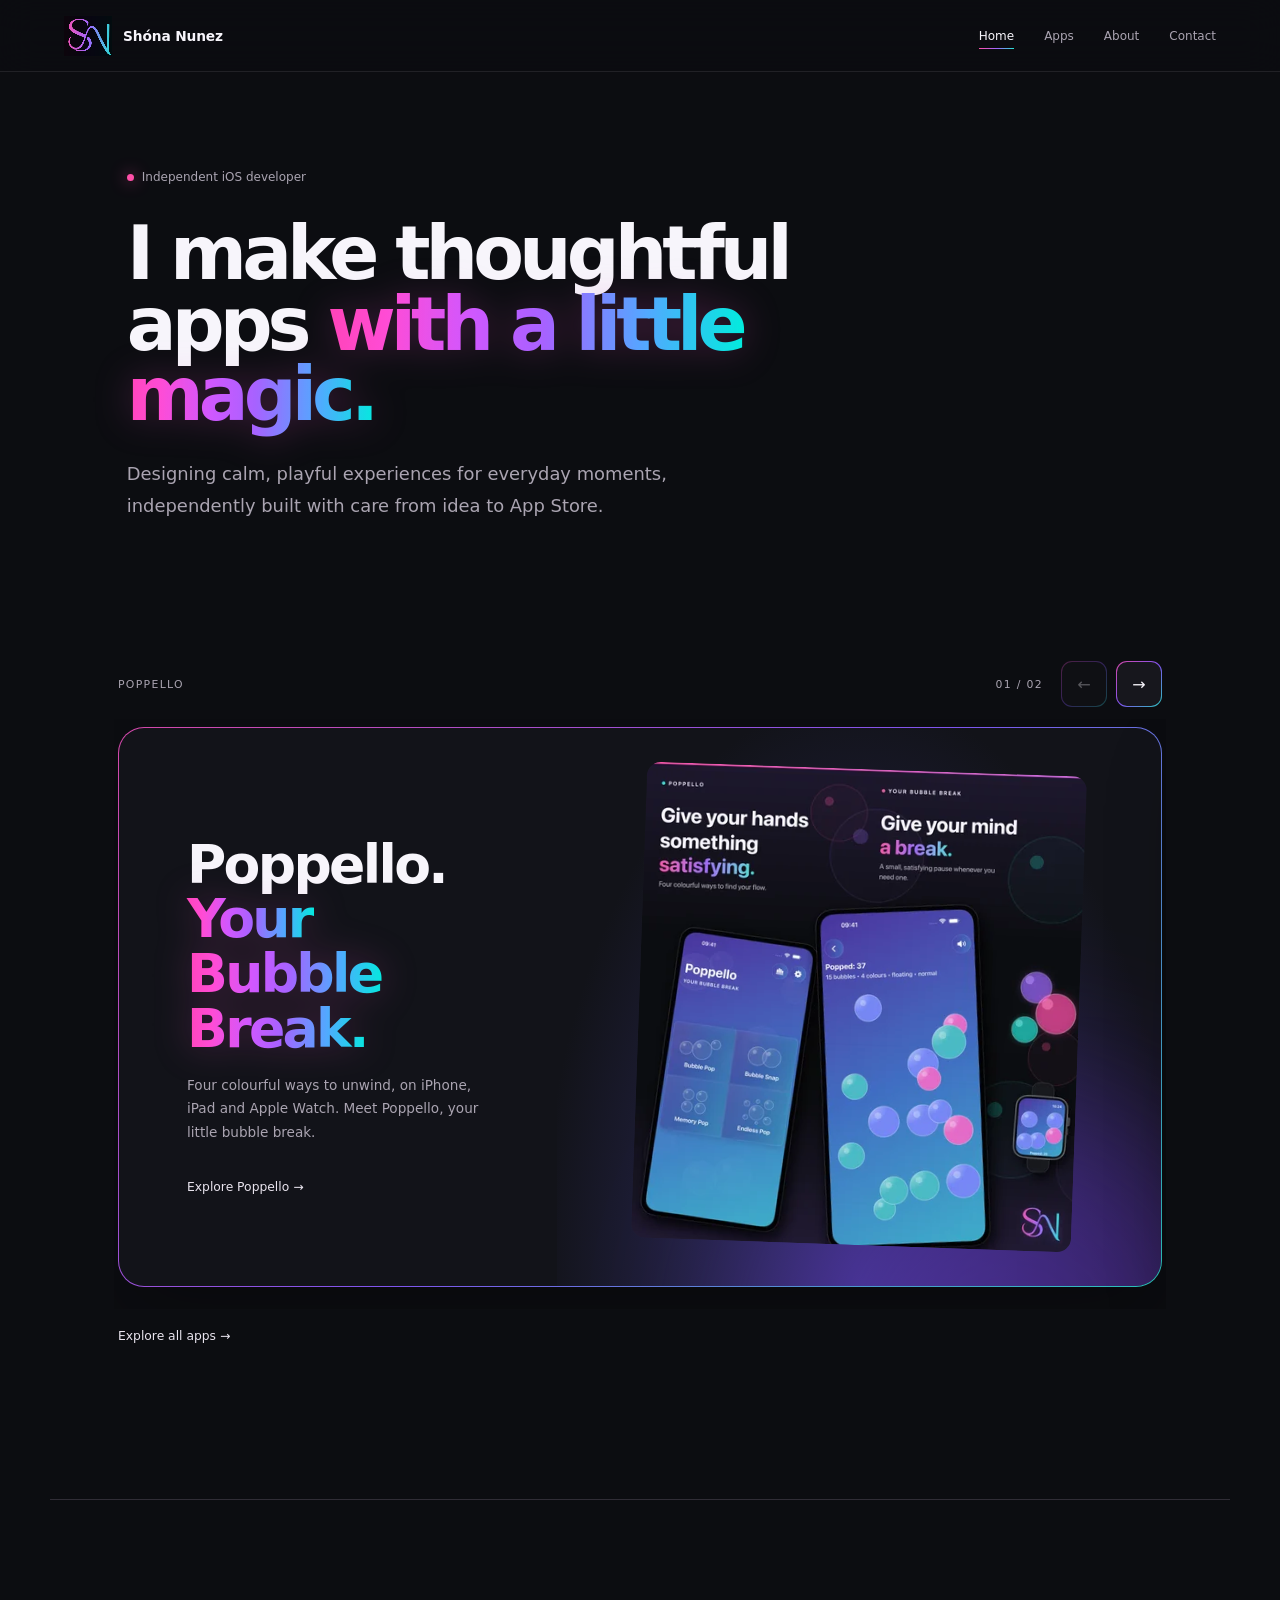
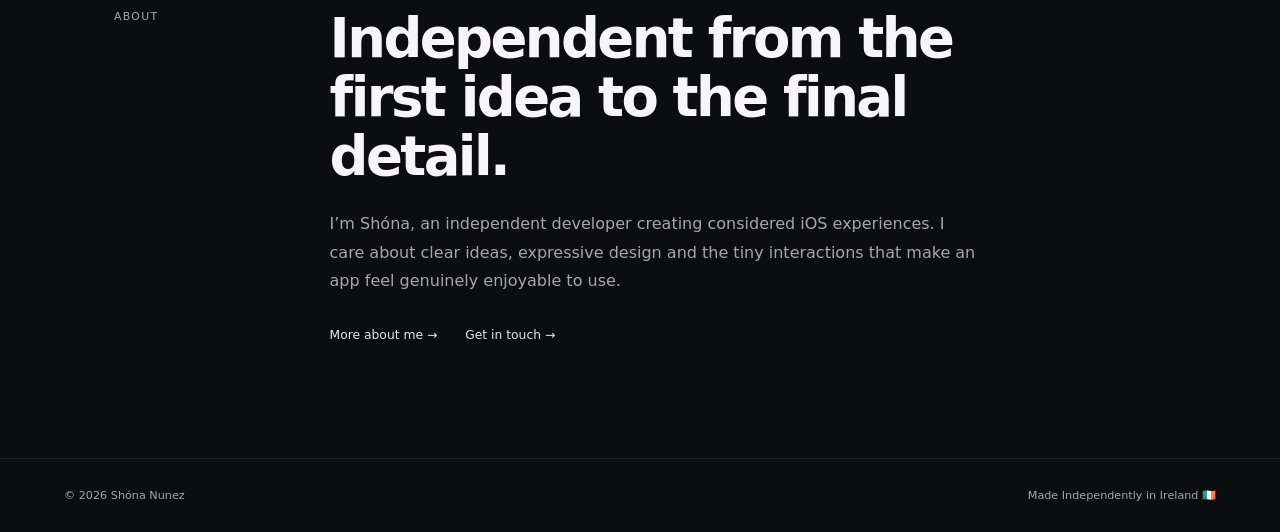
==== commit ab586440: "Replace anonymous app preview with Poppello showcase, add Coming Soon previews and socials, and impr" ====
--- a/index.html
+++ b/index.html
@@ -1,30 +1,41 @@
 <!doctype html>
-<html lang="en">
+<html lang="en-IE">
 <head>
   <meta charset="utf-8">
   <meta name="viewport" content="width=device-width, initial-scale=1">
   <meta name="theme-color" content="#0c0d11">
-  <meta name="description" content="Shóna Nunez is an independent iOS developer creating thoughtful apps with a little magic.">
-  <meta property="og:title" content="Shóna Nunez - Independent iOS Developer">
-  <meta property="og:description" content="Thoughtful apps, independently designed and built with care.">
+  <meta name="description" content="Thoughtful apps by Shóna Nunez, an independent iOS developer in Ireland. Discover Poppello: Your Bubble Break for iPhone, iPad and Apple Watch.">
+  <title>Shóna Nunez Apps | Independent iOS Developer in Ireland</title>
+  <link rel="canonical" href="https://snapps.ie/">
+  <meta property="og:title" content="Shóna Nunez Apps | Independent iOS Developer in Ireland">
+  <meta property="og:description" content="Thoughtful apps by Shóna Nunez, an independent iOS developer in Ireland. Discover Poppello: Your Bubble Break for iPhone, iPad and Apple Watch.">
   <meta property="og:type" content="website">
-  <title>Shóna Nunez - Independent iOS Developer</title>
+  <meta property="og:url" content="https://snapps.ie/">
+  <meta property="og:locale" content="en_IE">
+  <meta property="og:site_name" content="Shóna Nunez Apps">
+  <meta property="og:image" content="https://snapps.ie/assets/poppello/social-preview.jpg">
+  <meta property="og:image:width" content="1200">
+  <meta property="og:image:height" content="630">
+  <meta property="og:image:alt" content="Poppello: Your Bubble Break, colourful bubble play on iPhone">
+  <meta name="twitter:card" content="summary_large_image">
+  <link rel="icon" href="favicon.png" type="image/png">
   <link rel="stylesheet" href="styles.css">
   <script src="script.js" defer></script>
+  <script type="application/ld+json">{"@context": "https://schema.org", "@type": "Person", "name": "Shóna Nunez", "url": "https://snapps.ie/", "jobTitle": "Independent iOS developer"}</script>
 </head>
 <body>
   <a class="skip-link" href="#main-content">Skip to content</a>
 
   <header class="site-header">
-    <a class="brand" href="index.html" aria-label="Shóna Nunez, home">
+    <a class="brand" href="/" aria-label="Shóna Nunez, home">
       <span class="brand-mark" aria-hidden="true"></span>
       <span>Shóna Nunez</span>
     </a>
     <nav class="site-nav" aria-label="Main navigation">
-      <a class="is-current" href="index.html">Home</a>
-      <a href="project/index.html">Apps</a>
-      <a href="about/index.html">About</a>
-      <a href="contact/index.html">Contact</a>
+      <a class="is-current" aria-current="page" href="/">Home</a>
+      <a href="/project/">Apps</a>
+      <a href="/about/">About</a>
+      <a href="/contact/">Contact</a>
     </nav>
   </header>
 
@@ -33,26 +44,44 @@
       <p class="eyebrow"><span class="status-dot status-dot--pink" aria-hidden="true"></span>Independent iOS developer</p>
       <h1 id="home-heading">I make thoughtful apps <span class="gradient-text">with a little magic.</span></h1>
       <p class="hero-intro">Designing calm, playful experiences for everyday moments, independently built with care from idea to App Store.</p>
-      <a class="button button--quiet" href="#work">See what I’m building <span aria-hidden="true">↓</span></a>
     </section>
 
-    <section class="work-section" id="work" aria-labelledby="work-heading">
-      <div class="section-kicker">
-        <span id="work-heading">Featured app</span>
-        <span>01 / 01</span>
+    <section class="work-section" id="work" aria-labelledby="work-heading" data-app-showcase>
+      <h2 class="sr-only" id="work-heading">App previews</h2>
+      <div class="app-section-heading">
+        <span class="section-label" data-current-app>Poppello</span>
+        <div class="app-navigation">
+          <span class="app-number" data-app-counter>01 / 02</span>
+          <div class="carousel-controls" data-showcase-controls hidden>
+            <button type="button" data-app-previous aria-label="Previous app" aria-controls="home-apps">←</button>
+            <button type="button" data-app-next aria-label="Next app" aria-controls="home-apps">→</button>
+          </div>
+        </div>
       </div>
-      <a class="featured-project" href="project/index.html" aria-label="Preview the anonymous forthcoming app">
+      <p class="sr-only" id="apps-browse-help">Swipe or scroll to explore both apps. Use the arrow keys when the preview area is focused.</p>
+      <div class="app-track" id="home-apps" tabindex="0" role="region" aria-roledescription="carousel" aria-label="App previews" aria-describedby="apps-browse-help">
+        <article class="app-slide" role="group" aria-label="App 1 of 2" data-app-label="Poppello">
+          <a class="featured-project" href="/poppello/" aria-label="Explore Poppello: Your Bubble Break">
         <div class="project-copy">
-          <span class="status-pill">Under wraps · Coming soon</span>
-          <h2>Something relaxing is taking shape.</h2>
-          <p>The name, icon and product details will appear here when the app is ready to meet the world.</p>
-          <span class="text-link">Explore the preview <span aria-hidden="true">→</span></span>
+          <h3>Poppello. <span class="gradient-text">Your Bubble Break.</span></h3>
+          <p>Four colourful ways to unwind, on iPhone, iPad and Apple Watch. Meet Poppello, your little bubble break.</p>
+          <span class="text-link">Explore Poppello <span aria-hidden="true">→</span></span>
         </div>
-        <div class="gradient-stage" aria-hidden="true">
-          <div class="screen-placeholder screen-placeholder--one"><span></span></div>
-          <div class="screen-placeholder screen-placeholder--two"><span></span></div>
+        <div class="featured-art"><img src="/assets/poppello/iphone-spread-01-02-960.webp" srcset="/assets/poppello/iphone-spread-01-02-480.webp 480w, /assets/poppello/iphone-spread-01-02-960.webp 960w, /assets/poppello/iphone-spread-01-02-1440.webp 1440w" sizes="(max-width: 760px) 85vw, 480px" width="2484" height="2688" alt="Give your hands something satisfying. Give your mind a break. Poppello’s menu and bubble play on iPhone and Apple Watch" loading="lazy"> </div>
+      </a>
+        </article>
+        <article class="app-slide" role="group" aria-label="App 2 of 2" data-app-label="Coming soon">
+          <div class="featured-project featured-project--soon">
+          <div class="project-copy">
+            <h3>A little light is taking shape.</h3>
+            <p>I’m working on something to bring a little warmth and light into everyday life. The first spark is there, but I’m keeping the rest under wraps for now.</p>
+          </div>
+          <div class="light-glow" aria-hidden="true"><span></span></div>
         </div>
-      </a>
+        </article>
+      </div>
+      <div class="app-browse-footer"><a class="text-link" href="/project/">Explore all apps <span aria-hidden="true">→</span></a></div>
+      <p class="sr-only" data-app-status aria-live="polite" aria-atomic="true">App 1 of 2</p>
     </section>
 
     <section class="about-section" id="about" aria-labelledby="about-heading">
@@ -61,8 +90,8 @@
         <h2 id="about-heading">Independent from the first idea to the final detail.</h2>
         <p>I’m Shóna, an independent developer creating considered iOS experiences. I care about clear ideas, expressive design and the tiny interactions that make an app feel genuinely enjoyable to use.</p>
         <div class="section-actions">
-          <a class="text-link" href="about/index.html">More about me <span aria-hidden="true">→</span></a>
-          <a class="text-link" href="contact/index.html">Get in touch <span aria-hidden="true">→</span></a>
+          <a class="text-link" href="/about/">More about me <span aria-hidden="true">→</span></a>
+          <a class="text-link" href="/contact/">Get in touch <span aria-hidden="true">→</span></a>
         </div>
       </div>
     </section>
@@ -70,7 +99,7 @@
 
   <footer class="site-footer">
     <span>© <span data-current-year>2026</span> Shóna Nunez</span>
-    <span>Made Independently in Ireland</span>
+    <span>Made Independently in Ireland <span aria-hidden="true">🇮🇪</span></span>
   </footer>
 </body>
 </html>
--- a/styles.css
+++ b/styles.css
@@ -5,7 +5,7 @@
   --site-surface-raised: #17171d;
   --site-text: #f7f5fb;
   --site-muted: #aaa4b1;
-  --site-dim: #77727e;
+  --site-dim: #aaa4b1;
   --site-border: #302d36;
   --site-purple: #9e68ff;
   --site-pink: #ff4fa8;
@@ -351,7 +351,8 @@
   font-size: 0.68rem;
 }
 
-.project-copy h2 {
+.project-copy h2,
+.project-copy h3 {
   margin: 20px 0 0;
   font-size: clamp(2.1rem, 4.4vw, 3.35rem);
   font-weight: 600;
@@ -485,7 +486,8 @@
 
 .about-section h2,
 .contact-section h2,
-.gallery-heading h2 {
+.gallery-heading h2,
+.product-follow h2 {
   margin: 0;
   max-width: 680px;
   font-size: clamp(2rem, 4.5vw, 3.4rem);
@@ -495,7 +497,8 @@
 }
 
 .about-section p:not(.section-label),
-.contact-section p:not(.section-label) {
+.contact-section p:not(.section-label),
+.product-follow p:not(.section-label) {
   max-width: 650px;
   margin: 24px 0 0;
   color: var(--site-muted);
@@ -651,8 +654,8 @@
 }
 
 .carousel-controls button {
-  width: 42px;
-  height: 42px;
+  width: 46px;
+  height: 46px;
   border: 1px solid #3e3945;
   border-radius: 11px;
   color: var(--site-text);
@@ -1153,3 +1156,252 @@
     flex-direction: column;
   }
 }
+
+/* Poppello gallery: native scrolling also works without JavaScript. */
+[hidden] { display: none !important; }
+.product-art { display: grid; place-items: center; }
+.product-art img { position: relative; z-index: 1; display: block; width: min(100%, 480px); height: auto; border-radius: 18px; transform: rotate(3deg); box-shadow: 0 28px 65px #0007; }
+.featured-art { display: grid; place-items: center; padding: 32px; background: radial-gradient(ellipse at bottom, #33306e, transparent 75%); }
+.featured-art img { width: min(100%, 440px); height: auto; border-radius: 14px; transform: rotate(2deg); }
+.screenshot-gallery { padding-top: 54px; padding-bottom: 54px; }
+.gallery-hint, .gallery-status { color: var(--site-muted); font-size: .8rem; line-height: 1.6; }
+.gallery-hint { max-width: 620px; }
+.screenshot-track { scroll-padding-inline: 4px; position: relative; display: flex; gap: 20px; overflow-x: auto; overscroll-behavior-x: contain; scroll-snap-type: x mandatory; scrollbar-color: #9e68ff #17171d; scrollbar-width: thin; padding: 8px 4px 22px; border-radius: 18px; }
+.screenshot-card { flex: 0 0 calc((100% - 40px) / 3); min-width: 0; margin: 0; scroll-snap-align: start; }
+.screenshot-card a { display: block; border: 1px solid #403949; border-radius: 16px; overflow: hidden; background: #17131f; }
+.screenshot-card img { display: block; width: 100%; height: auto; }
+.screenshot-card figcaption { color: var(--site-muted); margin: 14px 2px 0; font-size: .85rem; line-height: 1.5; }
+.screenshot-track--ipad .screenshot-card { flex-basis: calc((100% - 20px) / 2); }
+.screenshot-track--watch .screenshot-card { flex-basis: min(42%, 300px); }
+.social-links { display: flex; flex-wrap: wrap; gap: 12px 24px; margin-top: 24px; }
+.social-links a { color: #d6b1ff; padding: 10px 0; font-size: .9rem; text-decoration: underline; text-underline-offset: 5px; }
+.social-links a:hover { color: var(--site-teal); }
+@media (max-width: 760px) {
+  .featured-project { min-height: 0; }
+  .featured-art { padding: 24px 40px 48px; }
+  .featured-art img { width: 100%; }
+  .product-art { min-height: 0; margin-top: 48px; }
+  .product-art img { width: min(100%, 430px); }
+  .screenshot-card, .screenshot-track--ipad .screenshot-card { flex-basis: 86%; }
+  .screenshot-track--watch .screenshot-card { flex-basis: 78%; }
+}
+
+/* The portrait player is created only when the visitor chooses Play. */
+.video-feature { display: grid; grid-template-columns: 1fr minmax(0, 360px); align-items: center; gap: clamp(32px, 6vw, 80px); padding-top: 64px; padding-bottom: 80px; border-top: 1px solid var(--site-border); }
+.video-copy h2 { margin: 16px 0 24px; font-size: clamp(2rem, 4.5vw, 3.4rem); font-weight: 600; line-height: 1.08; letter-spacing: -.047em; }
+.video-copy p:not(.section-label) { color: var(--site-muted); line-height: 1.75; }
+.video-privacy { font-size: .8rem; }
+.video-privacy a { color: #d6b1ff; text-decoration: underline; text-underline-offset: 3px; }
+.video-frame { width: 100%; aspect-ratio: 9 / 16; border: 1px solid #403949; border-radius: 20px; overflow: hidden; background: #17131f; }
+.video-launch { position: relative; display: grid; place-items: center; width: 100%; height: 100%; }
+.video-launch img { display: block; width: 100%; height: 100%; object-fit: contain; }
+.video-launch:focus-visible { outline-offset: -5px; }
+.video-play { position: absolute; display: flex; align-items: center; gap: 12px; padding: 17px 23px; border: 1px solid #b28ae5; border-radius: 999px; background: #18121ff2; color: white; box-shadow: 0 8px 40px #0008; }
+.video-launch:hover .video-play { background: #3a2359; }
+.video-frame iframe { display: block; width: 100%; height: 100%; border: 0; }
+@media (max-width: 760px) {
+  .video-feature { grid-template-columns: minmax(0, 1fr); }
+  .video-frame { max-width: 360px; justify-self: center; }
+}
+
+/* App previews and the progressively enhanced Apps tabs. */
+.app-section-heading,
+.app-browse-footer {
+  display: flex;
+  align-items: center;
+  justify-content: space-between;
+  gap: 20px;
+}
+.app-section-heading { margin-bottom: 24px; }
+.app-section-heading .section-label { font-weight: 400; }
+.app-browse-footer { margin-top: 12px; }
+.app-browse-footer .text-link { margin-top: 0; }
+.app-track {
+  position: relative;
+  display: flex;
+  gap: 24px;
+  padding: 8px 4px 22px;
+  overflow-x: auto;
+  overscroll-behavior-x: contain;
+  scroll-snap-type: x mandatory;
+  scroll-padding-inline: 4px;
+  scrollbar-color: var(--site-purple) var(--site-surface);
+  scrollbar-width: thin;
+}
+.app-slide {
+  display: flex;
+  flex-direction: column;
+  flex: 0 0 100%;
+  min-width: 0;
+  scroll-snap-align: start;
+}
+.app-slide .featured-project { flex: 1; }
+.app-slide .section-kicker { flex-direction: row; }
+.app-track .featured-project:focus-visible { outline-offset: -5px; }
+.featured-project--soon {
+  border-color: #624b43;
+  background: radial-gradient(ellipse at top right, #b76a2826, transparent 70%), var(--site-surface);
+}
+.featured-project--soon::before { background: #bc7937; opacity: .15; }
+.light-glow {
+  position: relative;
+  display: grid;
+  place-items: center;
+  min-height: 360px;
+  overflow: hidden;
+  isolation: isolate;
+}
+.light-glow::before {
+  content: '';
+  position: absolute;
+  width: min(80%, 320px);
+  aspect-ratio: 1;
+  border-radius: 50%;
+  background: radial-gradient(circle, #ffe1ad60, #de8c2f24 38%, transparent 70%);
+  filter: blur(24px);
+}
+.light-glow span {
+  width: min(65%, 250px);
+  aspect-ratio: 1;
+  border: 1px solid #e6ab6838;
+  border-radius: 50%;
+  box-shadow: 0 0 80px #e4a25712, inset 0 0 70px #e4a25712;
+}
+.light-glow span::after {
+  content: '';
+  position: absolute;
+  inset: 38%;
+  border-radius: 50%;
+  background: #ffdfad36;
+  filter: blur(22px);
+}
+.apps-heading { padding: clamp(60px, 8vw, 96px) 0 40px; }
+.apps-heading h1 {
+  margin: 24px 0 0;
+  font-size: clamp(3.2rem, 7vw, 5.5rem);
+  font-weight: 600;
+  line-height: 1;
+  letter-spacing: -.06em;
+}
+.app-tabs {
+  display: flex;
+  gap: 12px;
+  margin-bottom: 32px;
+  padding-bottom: 16px;
+  border-bottom: 1px solid var(--site-border);
+}
+.app-tabs a {
+  padding: 13px 20px;
+  border: 1px solid #403949;
+  border-radius: 999px;
+  color: var(--site-muted);
+  background: var(--site-surface);
+  font-size: .9rem;
+}
+.app-tabs a:hover,
+.app-tabs a[aria-selected="true"] {
+  border-color: var(--site-purple);
+  color: var(--site-text);
+  background: #261c36;
+}
+.app-panel { scroll-margin-top: 24px; }
+.app-panel + .app-panel { margin-top: 40px; }
+[role="tabpanel"] + [role="tabpanel"] { margin-top: 0; }
+.social-links a { display: inline-flex; align-items: center; gap: 10px; }
+.social-icon { flex: 0 0 20px; fill: currentColor; }
+@media (max-width: 760px) {
+  .app-browse-footer { align-items: flex-start; flex-wrap: wrap; gap: 0 20px; }
+  .light-glow { min-height: 240px; }
+}
+
+/* Shared page rhythm keeps every introduction and title on the same baseline. */
+:root { --page-top-space: clamp(56px, 7vw, 96px); }
+.home-hero,
+.content-hero,
+.apps-heading,
+.project-hero,
+.privacy-main { padding-top: var(--page-top-space); }
+.project-hero { align-items: start; }
+.home-hero > .eyebrow,
+.content-hero > .eyebrow,
+.apps-heading > .eyebrow,
+.project-hero-copy > .back-link,
+.privacy-main > .back-link {
+  display: flex;
+  align-items: center;
+  gap: 8px;
+  min-height: 32px;
+  margin: 0;
+  line-height: 1.4;
+}
+.privacy-main > h1 { margin-top: 24px; }
+.project-hero-copy > .product-platforms { margin-top: 18px; font-size: .85rem; }
+
+/* One toolbar for the current Home card, with its controls beside the counter. */
+.app-section-heading { margin: 0 4px 12px; }
+.app-navigation { display: flex; align-items: center; gap: 18px; }
+.app-number { color: var(--site-muted); font-size: .68rem; letter-spacing: .12em; white-space: nowrap; }
+.app-browse-footer { justify-content: flex-start; margin-left: 4px; }
+.app-slide .project-copy { justify-content: flex-start; padding-top: clamp(36px, 7vw, 92px); }
+.app-slide .project-copy .status-pill { min-height: 32px; align-items: center; }
+
+/* The controls share the site's pink, purple and teal border treatment. */
+.carousel-controls button,
+.button,
+.app-tabs a {
+  border: 1px solid transparent;
+  background: linear-gradient(var(--site-surface-raised), var(--site-surface-raised)) padding-box, var(--site-gradient-border) border-box;
+}
+.carousel-controls button:hover:not(:disabled),
+.button:hover,
+.app-tabs a:hover,
+.app-tabs a[aria-selected="true"] {
+  border-color: transparent;
+  color: var(--site-text);
+  background: linear-gradient(#261c36, #261c36) padding-box, var(--site-gradient-border) border-box;
+}
+.story-grid { grid-template-columns: repeat(2, minmax(0, 1fr)); }
+@media (max-width: 760px) {
+  .story-grid { grid-template-columns: minmax(0, 1fr); }
+  .app-navigation { gap: 12px; }
+}
+
+/* Shared card dimensions keep the anonymous preview identical on both pages. */
+.featured-project { min-height: 560px; }
+.featured-project .project-copy { justify-content: flex-start; padding-top: clamp(36px, 7vw, 92px); }
+@media (max-width: 760px) {
+  .featured-project { min-height: 760px; }
+}
+
+/* White social labels, gradient brand marks and the same reveal as other links. */
+.social-links a,
+.social-links a:hover {
+  position: relative;
+  color: var(--site-text);
+  text-decoration: none;
+}
+.social-links a::after {
+  content: '';
+  position: absolute;
+  right: 0;
+  bottom: 2px;
+  left: 0;
+  height: 1px;
+  background: var(--site-gradient);
+  transform: scaleX(0);
+  transform-origin: left;
+  transition: transform 180ms ease;
+}
+.social-links a:hover::after,
+.social-links a:focus-visible::after,
+.social-links a:active::after { transform: scaleX(1); }
+.social-arrow { margin-left: auto; }
+
+/* Keep Follow along aligned with the product page's other section headings. */
+.product-follow {
+  max-width: var(--site-max);
+  margin: 0 auto;
+  padding: 64px 5% 80px;
+  border-top: 1px solid var(--site-border);
+}
+.product-follow > .section-label { margin-bottom: 12px; }
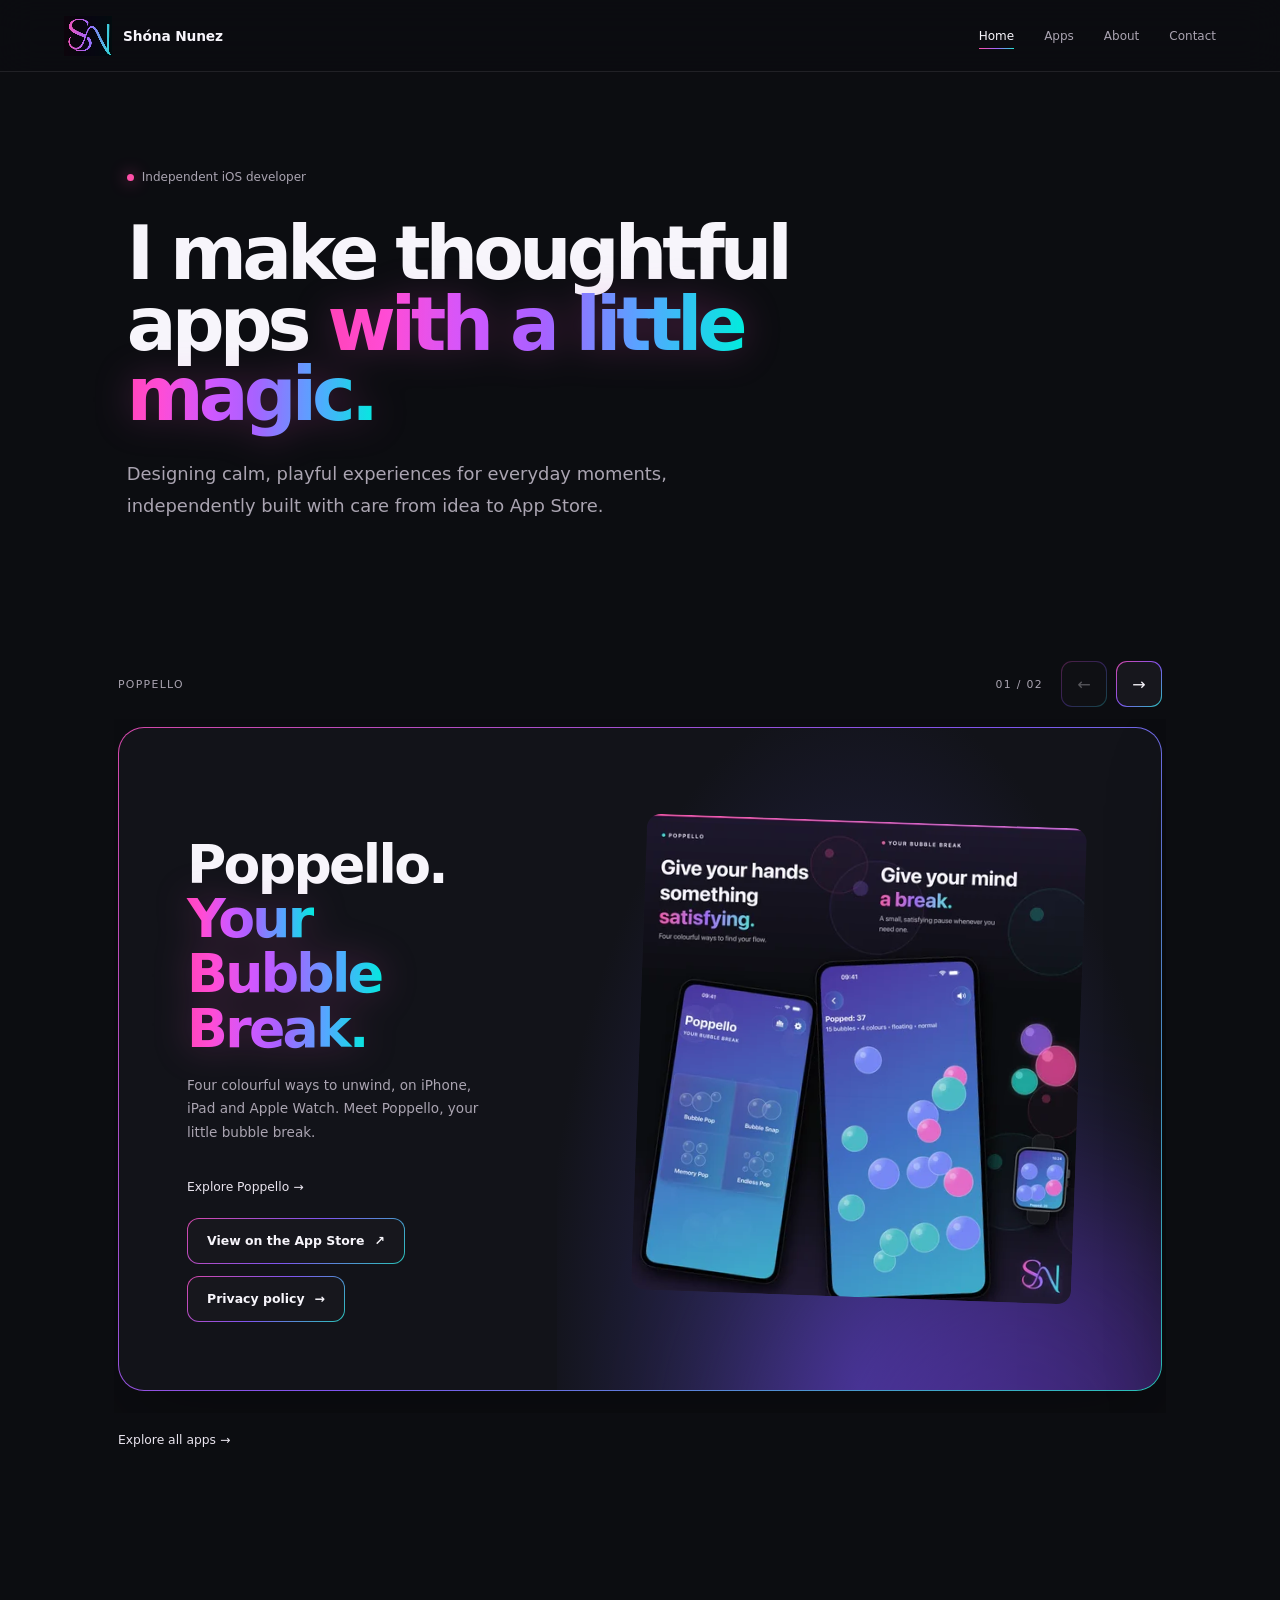
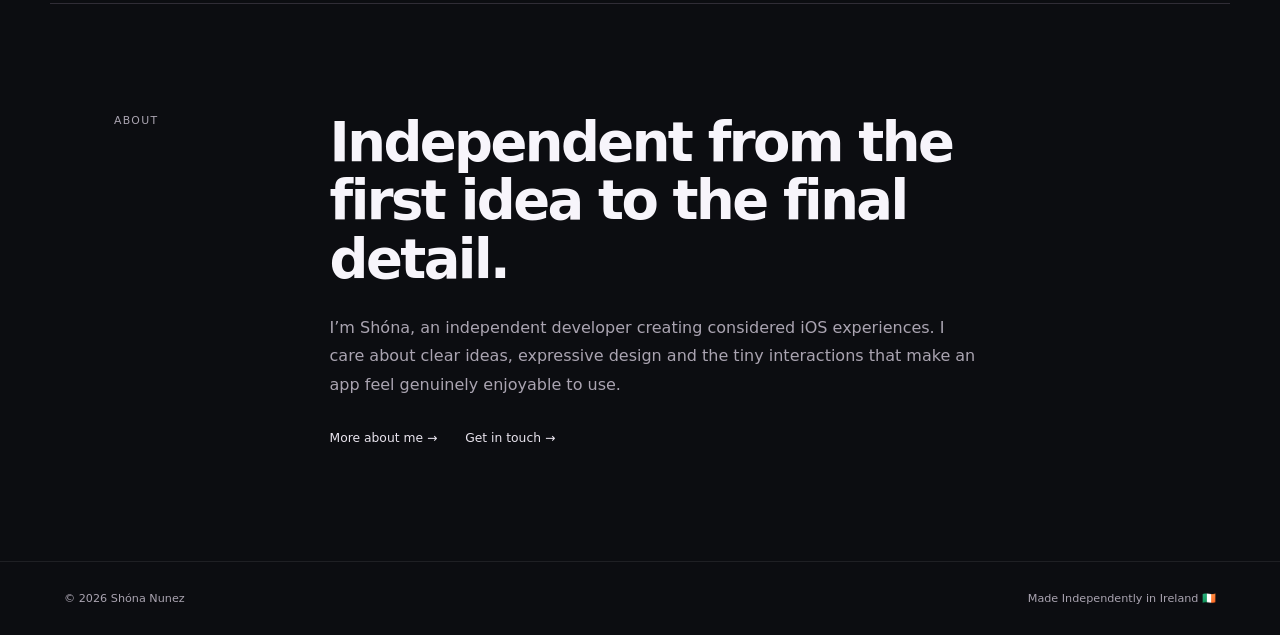
==== commit 74f9a8ec: "Minor updates to the Home page and the videos." ====
--- a/index.html
+++ b/index.html
@@ -4,11 +4,11 @@
   <meta charset="utf-8">
   <meta name="viewport" content="width=device-width, initial-scale=1">
   <meta name="theme-color" content="#0c0d11">
-  <meta name="description" content="Thoughtful apps by Shóna Nunez, an independent iOS developer in Ireland. Discover Poppello: Your Bubble Break for iPhone, iPad and Apple Watch.">
+  <meta name="description" content="Independent iOS developer Shóna Nunez creates thoughtful apps in Ireland. Meet Poppello: Your Bubble Break, a colourful bubble-popping game for Apple devices.">
   <title>Shóna Nunez Apps | Independent iOS Developer in Ireland</title>
   <link rel="canonical" href="https://snapps.ie/">
   <meta property="og:title" content="Shóna Nunez Apps | Independent iOS Developer in Ireland">
-  <meta property="og:description" content="Thoughtful apps by Shóna Nunez, an independent iOS developer in Ireland. Discover Poppello: Your Bubble Break for iPhone, iPad and Apple Watch.">
+  <meta property="og:description" content="Independent iOS developer Shóna Nunez creates thoughtful apps in Ireland. Meet Poppello: Your Bubble Break, a colourful bubble-popping game for Apple devices.">
   <meta property="og:type" content="website">
   <meta property="og:url" content="https://snapps.ie/">
   <meta property="og:locale" content="en_IE">
@@ -18,10 +18,36 @@
   <meta property="og:image:height" content="630">
   <meta property="og:image:alt" content="Poppello: Your Bubble Break, colourful bubble play on iPhone">
   <meta name="twitter:card" content="summary_large_image">
-  <link rel="icon" href="favicon.png" type="image/png">
-  <link rel="stylesheet" href="styles.css">
-  <script src="script.js" defer></script>
-  <script type="application/ld+json">{"@context": "https://schema.org", "@type": "Person", "name": "Shóna Nunez", "url": "https://snapps.ie/", "jobTitle": "Independent iOS developer"}</script>
+  <link rel="icon" href="/favicon.png" type="image/png" sizes="96x96">
+  <link rel="icon" href="/favicon.ico" type="image/x-icon" sizes="16x16 32x32 48x48">
+  <link rel="apple-touch-icon" href="/apple-touch-icon.png" sizes="180x180">
+  <link rel="stylesheet" href="styles.css?v=700d6010a5f4">
+  <script src="script.js?v=860942e1552c" defer></script>
+  <script type="application/ld+json">
+{
+  "@context": "https://schema.org",
+  "@graph": [
+    {
+      "@type": "Person",
+      "@id": "https://snapps.ie/#developer",
+      "name": "Shóna Nunez",
+      "url": "https://snapps.ie/",
+      "jobTitle": "Independent iOS developer"
+    },
+    {
+      "@type": "WebSite",
+      "@id": "https://snapps.ie/#website",
+      "url": "https://snapps.ie/",
+      "name": "Shóna Nunez Apps",
+      "alternateName": "SN Apps",
+      "inLanguage": "en-IE",
+      "publisher": {
+        "@id": "https://snapps.ie/#developer"
+      }
+    }
+  ]
+}
+  </script>
 </head>
 <body>
   <a class="skip-link" href="#main-content">Skip to content</a>
@@ -61,14 +87,18 @@
       <p class="sr-only" id="apps-browse-help">Swipe or scroll to explore both apps. Use the arrow keys when the preview area is focused.</p>
       <div class="app-track" id="home-apps" tabindex="0" role="region" aria-roledescription="carousel" aria-label="App previews" aria-describedby="apps-browse-help">
         <article class="app-slide" role="group" aria-label="App 1 of 2" data-app-label="Poppello">
-          <a class="featured-project" href="/poppello/" aria-label="Explore Poppello: Your Bubble Break">
+          <div class="featured-project">
         <div class="project-copy">
           <h3>Poppello. <span class="gradient-text">Your Bubble Break.</span></h3>
           <p>Four colourful ways to unwind, on iPhone, iPad and Apple Watch. Meet Poppello, your little bubble break.</p>
-          <span class="text-link">Explore Poppello <span aria-hidden="true">→</span></span>
+          <a class="text-link" href="/poppello/">Explore Poppello <span aria-hidden="true">→</span></a>
+          <div class="project-actions home-project-actions">
+            <a class="button button--quiet" href="https://apps.apple.com/app/id6786302718">View on the App Store <span aria-hidden="true">↗</span></a>
+            <a class="button button--quiet" href="/poppello/privacy-policy/">Privacy policy <span aria-hidden="true">→</span></a>
+          </div>
         </div>
-        <div class="featured-art"><img src="/assets/poppello/iphone-spread-01-02-960.webp" srcset="/assets/poppello/iphone-spread-01-02-480.webp 480w, /assets/poppello/iphone-spread-01-02-960.webp 960w, /assets/poppello/iphone-spread-01-02-1440.webp 1440w" sizes="(max-width: 760px) 85vw, 480px" width="2484" height="2688" alt="Give your hands something satisfying. Give your mind a break. Poppello’s menu and bubble play on iPhone and Apple Watch" loading="lazy"> </div>
-      </a>
+        <a class="featured-art" href="/poppello/" aria-label="Explore Poppello screenshots"><img src="/assets/poppello/iphone-spread-01-02-960.webp" srcset="/assets/poppello/iphone-spread-01-02-480.webp 480w, /assets/poppello/iphone-spread-01-02-960.webp 960w, /assets/poppello/iphone-spread-01-02-1440.webp 1440w" sizes="(max-width: 760px) 85vw, 480px" width="2484" height="2688" alt="Give your hands something satisfying. Give your mind a break. Poppello’s menu and bubble play on iPhone and Apple Watch" loading="lazy"></a>
+      </div>
         </article>
         <article class="app-slide" role="group" aria-label="App 2 of 2" data-app-label="Coming soon">
           <div class="featured-project featured-project--soon">
--- a/styles.css
+++ b/styles.css
@@ -1188,7 +1188,7 @@
 
 /* The portrait player is created only when the visitor chooses Play. */
 .video-feature { display: grid; grid-template-columns: 1fr minmax(0, 360px); align-items: center; gap: clamp(32px, 6vw, 80px); padding-top: 64px; padding-bottom: 80px; border-top: 1px solid var(--site-border); }
-.video-copy h2 { margin: 16px 0 24px; font-size: clamp(2rem, 4.5vw, 3.4rem); font-weight: 600; line-height: 1.08; letter-spacing: -.047em; }
+.video-copy h2, .video-copy h3 { margin: 16px 0 24px; font-size: clamp(2rem, 4.5vw, 3.4rem); font-weight: 600; line-height: 1.08; letter-spacing: -.047em; }
 .video-copy p:not(.section-label) { color: var(--site-muted); line-height: 1.75; }
 .video-privacy { font-size: .8rem; }
 .video-privacy a { color: #d6b1ff; text-decoration: underline; text-underline-offset: 3px; }
@@ -1405,3 +1405,70 @@
   border-top: 1px solid var(--site-border);
 }
 .product-follow > .section-label { margin-bottom: 12px; }
+
+.video-privacy .inline-external-link {
+  position: relative;
+  display: inline-block;
+  color: var(--site-text);
+  text-decoration: none;
+}
+.inline-external-link::after {
+  content: '';
+  position: absolute;
+  right: 0;
+  bottom: 0;
+  left: 0;
+  height: 1px;
+  background: var(--site-gradient);
+  transform: scaleX(0);
+  transform-origin: left;
+  transition: transform 180ms ease;
+}
+.inline-external-link:hover::after,
+.inline-external-link:focus-visible::after,
+.inline-external-link:active::after { transform: scaleX(1); }
+.video-watch-link { display: inline-flex; align-items: center; gap: 10px; }
+
+/* Product details remain readable and searchable without image text or JavaScript. */
+.product-features {
+  max-width: var(--site-max);
+  margin: 0 auto;
+  padding: 54px 5%;
+  border-top: 1px solid var(--site-border);
+}
+.product-features h2 {
+  max-width: 780px;
+  margin: 12px 0 0;
+  font-size: clamp(2rem, 4.5vw, 3.4rem);
+  font-weight: 600;
+  line-height: 1.08;
+  letter-spacing: -.047em;
+}
+.product-features p:not(.section-label) { color: var(--site-muted); line-height: 1.75; }
+.features-intro { max-width: none; margin: 24px 0 0; }
+.mode-grid { display: grid; grid-template-columns: repeat(2, minmax(0, 1fr)); gap: 28px 48px; margin-top: 36px; }
+.mode-grid h3 { margin: 0; font-size: 1.2rem; font-weight: 600; }
+.mode-grid p { max-width: 440px; margin: 12px 0 0; font-size: .95rem; }
+.features-note { max-width: none; margin: 32px 0 0; font-size: .95rem; }
+@media (max-width: 760px) { .mode-grid { grid-template-columns: minmax(0, 1fr); } }
+
+.home-project-actions { margin-top: 18px; gap: 12px; }
+.home-project-actions .button { max-width: 100%; }
+
+/* Videos move as complete text/player slides, using the existing arrow controls. */
+.video-carousel { padding-top: 64px; padding-bottom: 80px; border-top: 1px solid var(--site-border); }
+.video-carousel-heading { display: flex; flex-wrap: wrap; align-items: center; justify-content: space-between; gap: 20px; margin: 0 4px 20px; }
+.video-carousel-heading .section-label { font-weight: 400; }
+.video-track {
+  position: relative;
+  display: flex;
+  gap: 32px;
+  padding: 8px 4px 22px;
+  overflow-x: auto;
+  overscroll-behavior-x: contain;
+  scroll-snap-type: x mandatory;
+  scroll-padding-inline: 4px;
+  scrollbar-color: var(--site-purple) var(--site-surface);
+  scrollbar-width: thin;
+}
+.video-track .video-slide { scroll-snap-align: start; flex: 0 0 100%; min-width: 0; max-width: none; margin: 0; padding: 0; border: 0; align-self: start; }
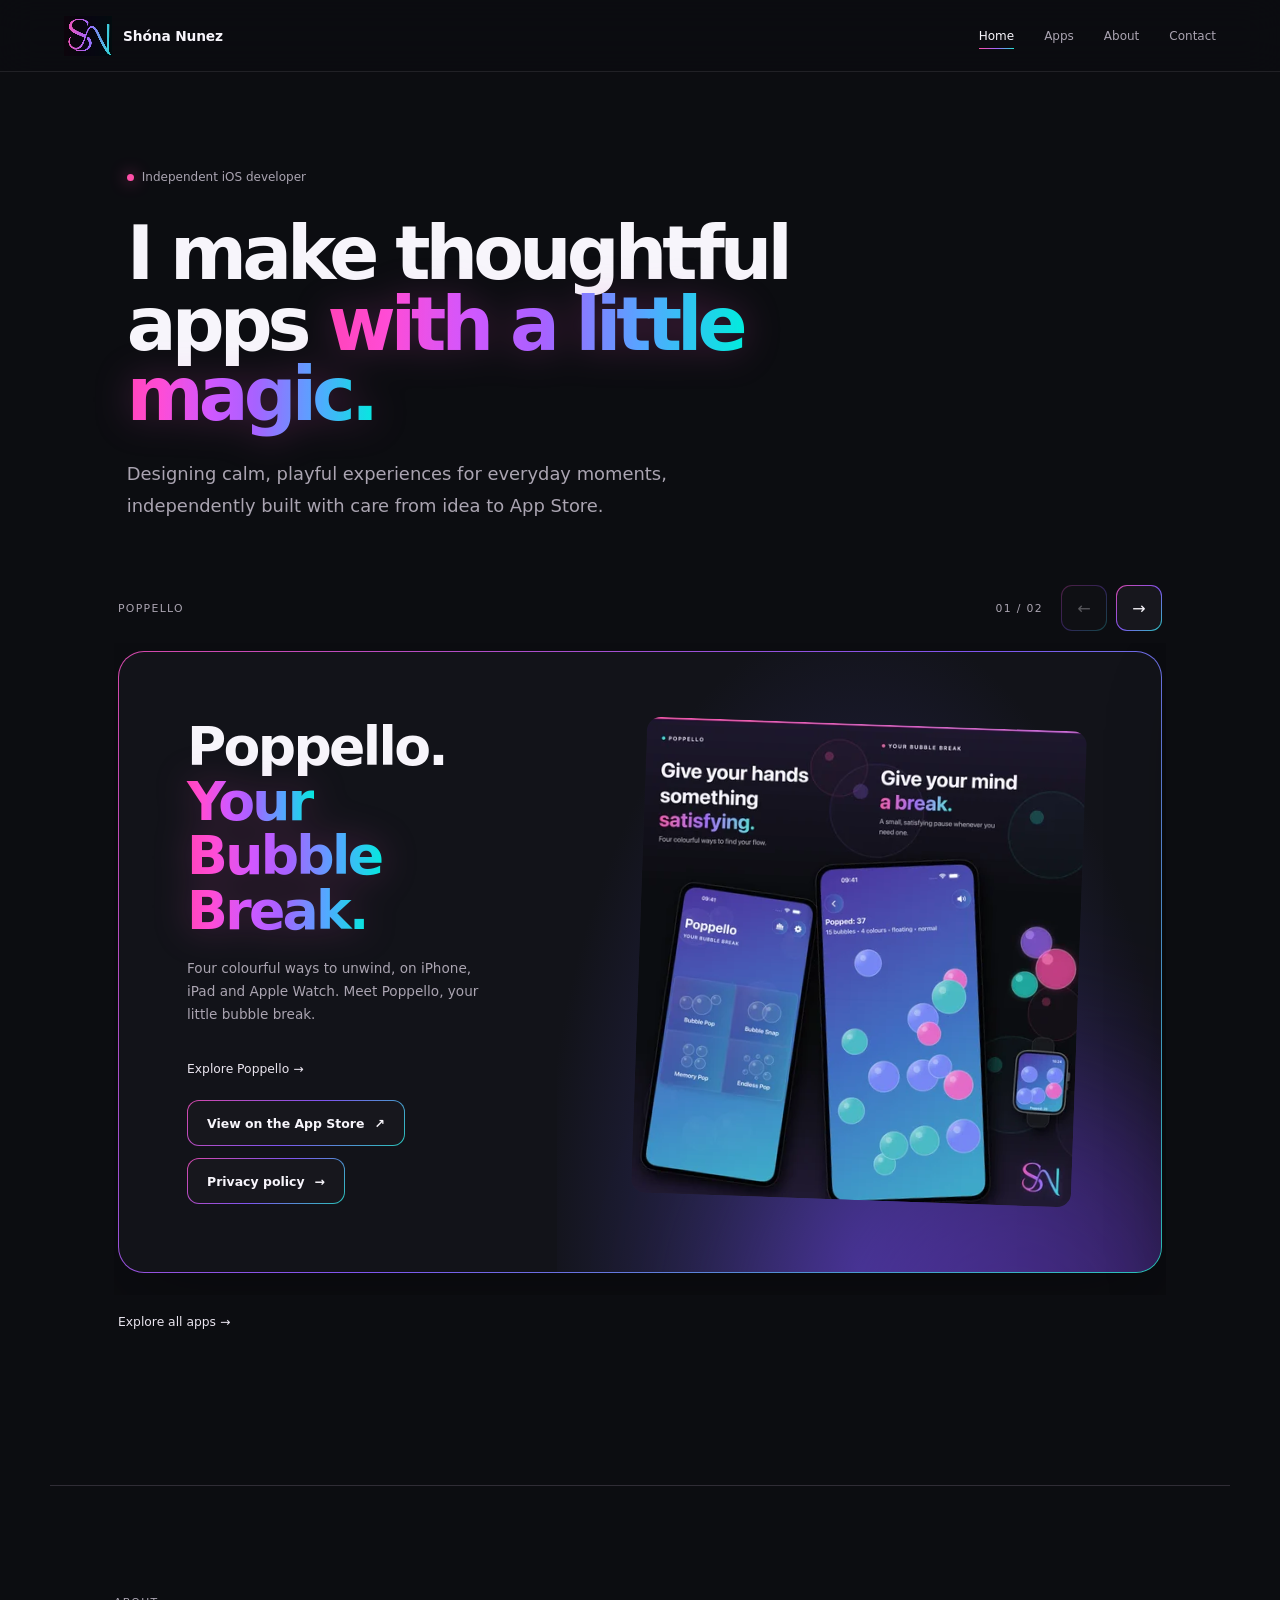
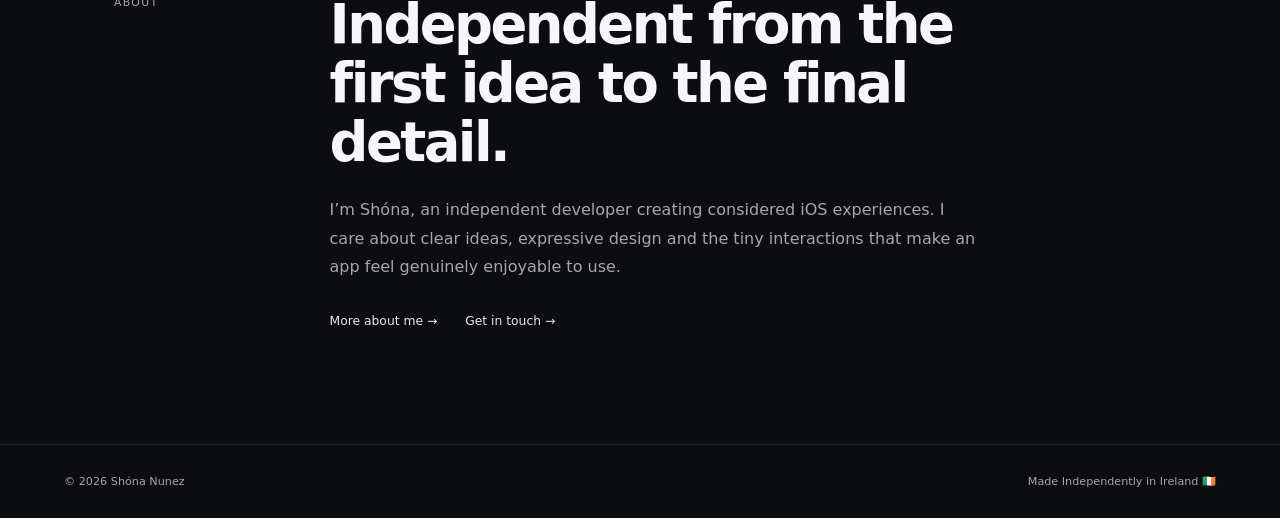
==== commit b45b5ab4: "A few more consistency tweaks" ====
--- a/index.html
+++ b/index.html
@@ -21,7 +21,7 @@
   <link rel="icon" href="/favicon.png" type="image/png" sizes="96x96">
   <link rel="icon" href="/favicon.ico" type="image/x-icon" sizes="16x16 32x32 48x48">
   <link rel="apple-touch-icon" href="/apple-touch-icon.png" sizes="180x180">
-  <link rel="stylesheet" href="styles.css?v=700d6010a5f4">
+  <link rel="stylesheet" href="styles.css?v=5da92eff8414">
   <script src="script.js?v=860942e1552c" defer></script>
   <script type="application/ld+json">
 {
@@ -87,7 +87,7 @@
       <p class="sr-only" id="apps-browse-help">Swipe or scroll to explore both apps. Use the arrow keys when the preview area is focused.</p>
       <div class="app-track" id="home-apps" tabindex="0" role="region" aria-roledescription="carousel" aria-label="App previews" aria-describedby="apps-browse-help">
         <article class="app-slide" role="group" aria-label="App 1 of 2" data-app-label="Poppello">
-          <div class="featured-project">
+          <div class="featured-project poppello-preview">
         <div class="project-copy">
           <h3>Poppello. <span class="gradient-text">Your Bubble Break.</span></h3>
           <p>Four colourful ways to unwind, on iPhone, iPad and Apple Watch. Meet Poppello, your little bubble break.</p>
--- a/styles.css
+++ b/styles.css
@@ -1472,3 +1472,24 @@
   scrollbar-width: thin;
 }
 .video-track .video-slide { scroll-snap-align: start; flex: 0 0 100%; min-width: 0; max-width: none; margin: 0; padding: 0; border: 0; align-self: start; }
+
+/* Balance Poppello's complete set of links with the artwork on wide screens. */
+@media (min-width: 761px) {
+  .featured-project.poppello-preview .project-copy {
+    justify-content: center;
+    padding-block: clamp(36px, 6vw, 68px);
+  }
+  .poppello-preview .project-copy > :first-child { margin-top: 0; }
+}
+
+/* Home and Apps share the same introduction-to-preview spacing. */
+.home-hero,
+.apps-heading { padding-bottom: clamp(40px, 5vw, 64px); }
+.home-hero > .hero-intro,
+.apps-heading > .content-intro { margin-top: 28px; }
+.apps-main .app-tabs { margin-bottom: 20px; }
+.apps-main .section-kicker {
+  flex-direction: row;
+  align-items: center;
+  margin: 0 4px 20px;
+}
